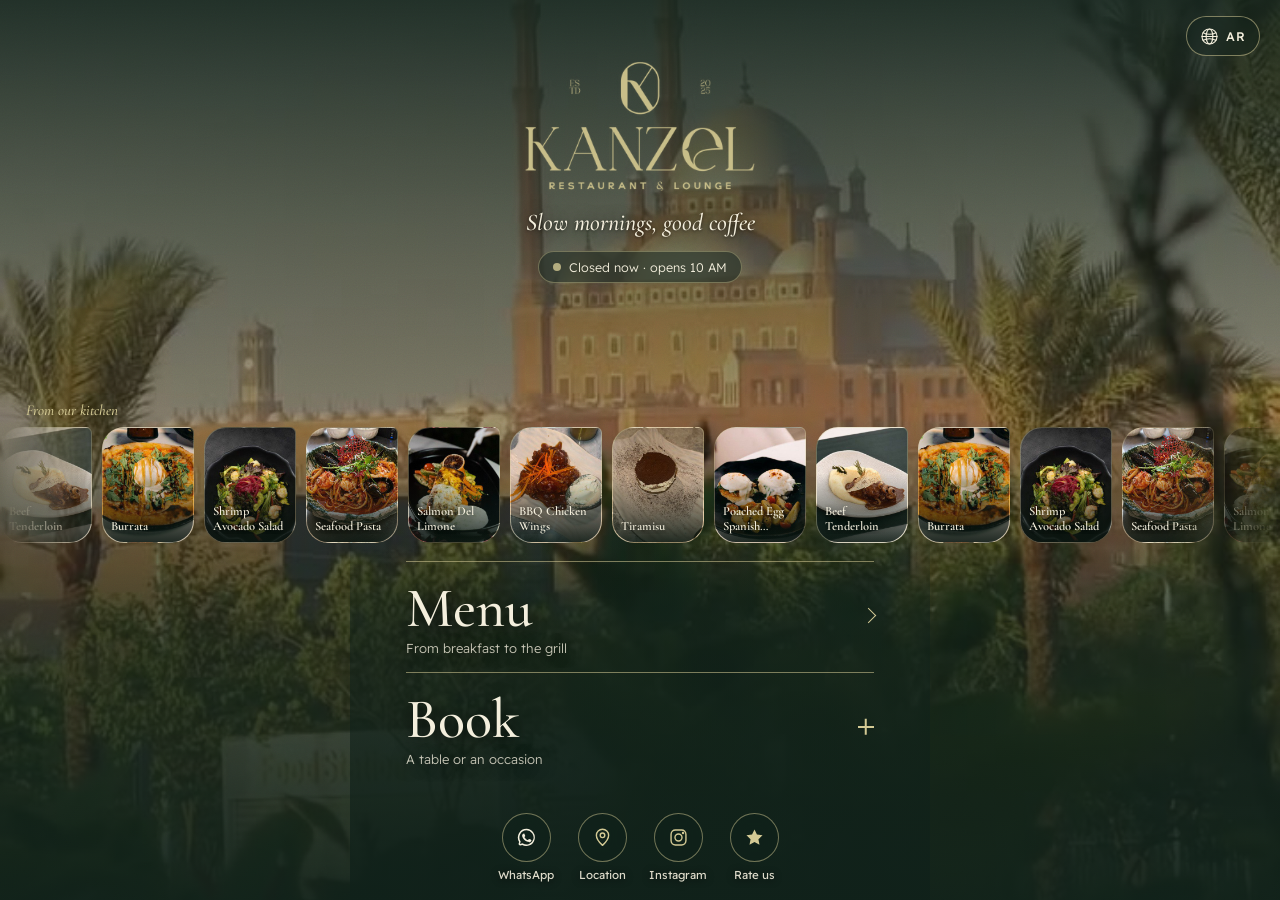
==== index.html @ 5b179c49 "Add files via upload" ====
<!DOCTYPE html>
<html lang="en" dir="ltr">
<head>
<meta charset="utf-8">
<meta name="viewport" content="width=device-width, initial-scale=1, viewport-fit=cover">
<link rel="manifest" href="manifest.json">
<meta name="theme-color" content="#10211a">
<link rel="icon" href="icon-192.png">
<link rel="apple-touch-icon" href="apple-touch-icon.png">
<meta name="mobile-web-app-capable" content="yes">
<meta name="apple-mobile-web-app-capable" content="yes">
<meta name="apple-mobile-web-app-status-bar-style" content="black-translucent">
<meta name="apple-mobile-web-app-title" content="Kanzel">
<title>Kanzel Restaurant &amp; Lounge</title>
<meta name="description" content="Menu &amp; table booking at Kanzel Restaurant &amp; Lounge. Where the night begins. المنيو وحجز الترابيزات في كنزل، المكان اللي بتبدأ فيه الليلة.">
<link rel="canonical" href="https://kanzel-eg.vercel.app/">
<meta property="og:type" content="website">
<meta property="og:site_name" content="Kanzel Restaurant &amp; Lounge">
<meta property="og:title" content="Kanzel Restaurant &amp; Lounge · كنزل">
<meta property="og:description" content="Menu &amp; table booking · المنيو وحجز الترابيزات. Where the night begins.">
<meta property="og:url" content="https://kanzel-eg.vercel.app/">
<meta property="og:image" content="https://kanzel-eg.vercel.app/og-image.jpg">
<meta property="og:image:secure_url" content="https://kanzel-eg.vercel.app/og-image.jpg">
<meta property="og:image:type" content="image/jpeg">
<meta property="og:image:width" content="1200">
<meta property="og:image:height" content="630">
<meta property="og:image:alt" content="Kanzel Restaurant &amp; Lounge, where the night begins">
<meta property="og:locale" content="en_US">
<meta property="og:locale:alternate" content="ar_EG">
<meta name="twitter:card" content="summary_large_image">
<meta name="twitter:title" content="Kanzel Restaurant &amp; Lounge · كنزل">
<meta name="twitter:description" content="Menu &amp; table booking · المنيو وحجز الترابيزات. Where the night begins.">
<meta name="twitter:image" content="https://kanzel-eg.vercel.app/og-image.jpg">
<link rel="preconnect" href="https://fonts.googleapis.com">
<link rel="preconnect" href="https://fonts.gstatic.com" crossorigin>
<link href="https://fonts.googleapis.com/css2?family=Cormorant+Garamond:ital,wght@0,500;0,600;1,500&family=Readex+Pro:wght@300;400;500&display=swap" rel="stylesheet">
<style>
:root{--forest:#10211a;--moss:#2f5233;--gold:#d3c994;--cream:#f4efdd;
 --serif:"Cormorant Garamond","Readex Pro",Georgia,serif;--sans:"Readex Pro",system-ui,sans-serif;
 box-sizing:border-box;padding-top:env(safe-area-inset-top,0px);padding-bottom:env(safe-area-inset-bottom,0px)}
html{height:100%;scroll-padding-top:env(safe-area-inset-top,0px)}
*,*::before,*::after{box-sizing:inherit}
body{margin:0;min-height:100%;background:var(--forest);color:var(--cream);font-family:var(--sans);font-weight:300;overflow-x:hidden;overflow-x:clip}
#homeView button{font:inherit;color:inherit;cursor:pointer}
button:focus-visible,.ig:focus-visible{outline:2px solid var(--gold);outline-offset:3px}
.scene{position:relative;min-height:calc(100vh - env(safe-area-inset-top,0px) - env(safe-area-inset-bottom,0px));min-height:calc(100dvh - env(safe-area-inset-top,0px) - env(safe-area-inset-bottom,0px));display:flex;flex-direction:column;overflow:hidden;isolation:isolate}
.bg{position:absolute;inset:0;width:100%;height:100%;object-fit:cover;z-index:-3}
.bgl{position:absolute;inset:0;z-index:-2;background-size:cover;background-position:center;opacity:0;transition:opacity .6s}
.veil{position:absolute;inset:0;z-index:-1;background:linear-gradient(180deg,rgba(16,33,26,.88),rgba(16,33,26,.55) 22%,rgba(16,33,26,.2) 42%,rgba(16,33,26,.6) 68%,rgba(16,33,26,.96))}
.top{display:flex;justify-content:flex-end;padding:16px 20px 0}
.lang{background:rgba(16,33,26,.35);backdrop-filter:blur(8px);-webkit-backdrop-filter:blur(8px);border:1px solid rgba(211,201,148,.55);color:var(--gold);border-radius:50%;width:40px;height:40px;padding:0;display:grid;place-items:center;transition:background .25s,transform .25s}
.lang svg{width:22px;height:22px;display:block}
.lang:hover{background:rgba(211,201,148,.18)}.lang:active{transform:scale(.94)}
.hero{text-align:center;padding:0 24px}
.hero img{width:min(40vw,200px);height:auto;display:block;margin:0 auto}
.tag{font:italic 500 clamp(19px,5vw,24px)/1.35 var(--serif);margin:8px 0 0;text-shadow:0 2px 18px rgba(0,0,0,.7),0 1px 3px rgba(0,0,0,.5)}
.sp{flex:1;min-height:3vh}
.rows{width:100%;max-width:520px;margin:0 auto;padding:0 26px 14px}
.w{display:block;font:500 clamp(42px,12vw,56px)/1.15 var(--serif)}
.s{display:block;font-size:13px;color:rgba(244,239,221,.8)}
.row{display:grid;grid-template-columns:1fr auto;align-items:center;width:100%;padding:14px 0 16px;border:0;border-top:1px solid rgba(211,201,148,.55);background:none;text-align:start}
.row .ic{grid-row:1/3;grid-column:2}
.go{display:block;width:11px;height:11px;border:solid var(--gold);border-width:1.5px 1.5px 0 0;transform:rotate(45deg)}
[dir=rtl] .go{transform:rotate(-135deg)}
.pl{position:relative;display:block;width:16px;height:16px}
.pl::before,.pl::after{content:"";position:absolute;background:var(--gold);inset:7px 0 auto;height:1.5px;transition:transform .3s}
.pl::after{transform:rotate(90deg)}.open .pl::after{transform:none}
.sub{display:grid;grid-template-rows:0fr;transition:grid-template-rows .4s}.sub>div{overflow:hidden}.open+.sub{grid-template-rows:1fr}
.o{display:flex;align-items:center;gap:14px;width:100%;padding:10px 0;border:0;border-top:1px solid rgba(211,201,148,.25);background:none;text-align:start}
.o b{display:block;font:500 16px var(--sans)}
.o .s{font-size:12.5px}
.th{flex:none;width:44px;height:58px;border-radius:99px 99px 6px 6px;background-size:cover;background-position:center}
.foot{display:flex;justify-content:center;gap:14px;padding:8px 14px 18px}.fl{display:contents}.fl:empty{display:none}
.fl .pill{position:relative;width:50px;height:50px;padding:0;justify-content:center;border-radius:50%}
.pill span{position:absolute;width:1px;height:1px;overflow:hidden;clip:rect(0 0 0 0);white-space:nowrap}
.fl .pill svg{width:22px;height:22px}.pill{display:inline-flex;align-items:center;gap:7px;padding:9px 13px;border-radius:99px;border:1px solid rgba(211,201,148,.45);background:rgba(16,33,26,.5);-webkit-backdrop-filter:blur(8px);backdrop-filter:blur(8px);color:var(--gold);text-decoration:none;font-size:12.5px;line-height:1;transition:background .2s,transform .2s}.pill:hover{background:rgba(211,201,148,.18)}.pill:active{transform:scale(.96)}.pill:focus-visible{outline:2px solid var(--gold);outline-offset:3px}.pill svg{width:16px;height:16px;flex:none}
.ig{color:var(--gold);text-decoration:none;border-bottom:1px solid rgba(211,201,148,.5)}
/* live status, featured strip, motion */
.lg{position:relative;display:inline-block}
.lg::after{content:"";position:absolute;inset:0;pointer-events:none;background:linear-gradient(105deg,transparent 38%,rgba(255,246,200,.95) 50%,transparent 62%) 150% 0/250% 100% no-repeat;-webkit-mask:url(logo.png) center/contain no-repeat;mask:url(logo.png) center/contain no-repeat;animation:shine 2.2s 1.3s ease-out both}
@keyframes shine{to{background-position:-60% 0}}
.st{display:inline-flex;align-items:center;gap:8px;margin:12px 0 0;padding:7px 14px;border-radius:99px;border:1px solid rgba(211,201,148,.4);background:rgba(16,33,26,.5);-webkit-backdrop-filter:blur(8px);backdrop-filter:blur(8px);font-size:12.5px;color:var(--cream)}
.st[hidden]{display:none}
.st i{width:8px;height:8px;border-radius:50%;background:#8fd19e;box-shadow:0 0 0 0 rgba(143,209,158,.6);animation:pulse 2s infinite}
.st.off i{background:#d3c994;animation:none;opacity:.8}
@keyframes pulse{70%{box-shadow:0 0 0 8px rgba(143,209,158,0)}100%{box-shadow:0 0 0 0 rgba(143,209,158,0)}}
.pick{margin:0 0 18px;min-height:0}
.pick .pl2{margin:0 26px 8px;font:italic 500 15px var(--serif);color:var(--gold)}
[dir=rtl] .pick .pl2{font-style:normal}
.mq{overflow:hidden;direction:ltr;-webkit-mask-image:linear-gradient(90deg,transparent,#000 9%,#000 91%,transparent);mask-image:linear-gradient(90deg,transparent,#000 9%,#000 91%,transparent)}
.mt{display:flex;width:max-content;animation:mq 60s linear infinite}
.mq:hover .mt,.mq:active .mt{animation-play-state:paused}
.mg{display:flex;gap:10px;padding-right:10px}
@keyframes mq{to{transform:translateX(-50%)}}
.pc{flex:none;position:relative;width:92px;height:116px;border:1px solid rgba(211,201,148,.35);border-radius:22px 6px 22px 22px;overflow:hidden;background-size:cover;background-position:center;background-color:#2a4a2f;padding:0;color:var(--cream);text-align:start;direction:ltr}
.pc::after{content:"";position:absolute;inset:0;background:linear-gradient(180deg,transparent 40%,rgba(10,22,16,.88))}
.pc b{position:absolute;z-index:1;inset:auto 8px 8px;font:600 12.5px/1.2 var(--serif);display:-webkit-box;-webkit-line-clamp:2;-webkit-box-orient:vertical;overflow:hidden;text-shadow:0 1px 6px rgba(0,0,0,.6)}
.pc b[dir=rtl]{font-family:var(--sans);font-weight:500;font-size:12px;text-align:right}
.scene[data-p="home-day"] .veil,.scene[data-p="home-morning"] .veil{background:linear-gradient(180deg,rgba(16,33,26,.9),rgba(16,33,26,.62) 24%,rgba(16,33,26,.4) 46%,rgba(16,33,26,.74) 68%,rgba(16,33,26,.96))}
.grain{position:absolute;inset:-50%;z-index:-1;pointer-events:none;opacity:.08;mix-blend-mode:overlay;background-image:url("data:image/svg+xml,%3Csvg xmlns='http://www.w3.org/2000/svg' width='160' height='160'%3E%3Cfilter id='n'%3E%3CfeTurbulence type='fractalNoise' baseFrequency='.9' numOctaves='2' stitchTiles='stitch'/%3E%3C/filter%3E%3Crect width='100%25' height='100%25' filter='url(%23n)'/%3E%3C/svg%3E");animation:gr .9s steps(5) infinite}
@keyframes gr{20%{transform:translate(-3%,2%)}40%{transform:translate(2%,-3%)}60%{transform:translate(-2%,-1%)}80%{transform:translate(3%,3%)}}
@keyframes rise{from{opacity:0;transform:translateY(16px)}}
.hero .lg,.tag,.st,.pick,.row,.foot .pill{animation:rise .8s cubic-bezier(.2,.7,.2,1) backwards}
.tag{animation-delay:.12s}.st{animation-delay:.22s}.pick{animation-delay:.34s}.row:nth-of-type(1){animation-delay:.46s}.row:nth-of-type(2){animation-delay:.54s}.foot .pill{animation-delay:.66s}
@media(max-height:700px){.pc{height:92px}.pick .pl2{display:none}}
@media(prefers-reduced-motion:reduce){.lg::after,.grain,.mt,.st i,.hero .lg,.tag,.st,.pick,.row,.foot .pill{animation:none!important}.mq{overflow-x:auto;scrollbar-width:none}}
.toast{position:fixed;left:50%;bottom:calc(22px + env(safe-area-inset-bottom,0px));transform:translate(-50%,30px);opacity:0;pointer-events:none;background:var(--cream);color:var(--forest);padding:12px 20px;border-radius:12px;font-size:14px;max-width:88vw;text-align:center;transition:.3s;z-index:9}
.toast.on{opacity:1;transform:translate(-50%,0)}
@media(min-width:820px){.hero img{width:240px}.rows{padding-bottom:22px}}

.wsheet{position:fixed;inset:0;z-index:60;display:flex;align-items:flex-end;justify-content:center}.wsheet[hidden]{display:none}
.wbd{position:absolute;inset:0;background:rgba(0,0,0,.6);animation:wf .25s both}
.wpn{position:relative;width:100%;max-width:520px;padding:22px 20px calc(20px + env(safe-area-inset-bottom,0px));background:#162b21;border-top:1px solid rgba(211,201,148,.5);border-radius:28px 28px 0 0;display:grid;gap:10px;animation:wu .35s cubic-bezier(.2,.7,.2,1) both}
.wpn h3{font:600 26px var(--serif);color:var(--cream)}.wpn p{font-size:14px;opacity:.9;margin-bottom:4px}
.wnum{display:flex;align-items:center;justify-content:center;gap:10px;padding:16px;border-radius:99px;border:1px solid var(--gold);color:var(--gold);font:500 18px var(--sans);letter-spacing:.5px;text-decoration:none}
.wnum svg{width:22px;height:22px}.wnum:active{background:rgba(211,201,148,.16)}
.wx{padding:12px;color:var(--cream);opacity:.88;font:400 14px var(--sans);background:none;border:0}
@keyframes wf{from{opacity:0}}@keyframes wu{from{transform:translateY(100%)}}
@media(prefers-reduced-motion:reduce){.wbd,.wpn{animation:none}}
@media(prefers-reduced-motion:reduce){*,*::before,*::after{transition:none!important}}

#menuView{display:none;--top:0px}
#menuView *,#menuView *::before,#menuView *::after{box-sizing:border-box;margin:0;padding:0;-webkit-tap-highlight-color:transparent}
#menuView{background:var(--forest);min-height:100dvh}
#menuView button,#menuView a{font:inherit;color:inherit;cursor:pointer;text-decoration:none}
#menuView button{background:none;border:0}
#menuView .wrap{max-width:600px;margin:0 auto}
#menuView .bar{display:flex;align-items:center;justify-content:space-between;padding:16px 20px 0}
#menuView .rnd{width:40px;height:40px;border-radius:50%;border:1px solid rgba(211,201,148,.55);color:var(--gold);display:grid;place-items:center;background:rgba(16,33,26,.35);backdrop-filter:blur(8px);-webkit-backdrop-filter:blur(8px);font:500 13px var(--sans);transition:background .25s,transform .25s}
#menuView .rnd:hover{background:rgba(211,201,148,.18)}#menuView .rnd:active{transform:scale(.94)}
#menuView #mlang svg{width:22px;height:22px;display:block}
#menuView .rnd svg{width:18px;height:18px}
#menuView [dir=rtl] .back svg,[dir=rtl] #menuView .back svg{transform:scaleX(-1)}
#menuView .bar img{height:44px;width:auto}
#menuView .mh{padding:8px 20px 4px}
#menuView .mh h1{font:600 30px/1.05 var(--serif)}
#menuView .mh p{font-size:13px;opacity:.9;margin-top:4px}
#menuView nav button{flex:none;height:60px;border-radius:16px;padding:6px 4px;display:flex;flex-direction:column;align-items:center;justify-content:center;gap:5px;position:relative;overflow:hidden;border:1px solid rgba(211,201,148,.3);background:#ffffff0a;color:var(--cream);transition:height .25s,background .2s,border-color .2s}
#menuView nav button b{font:500 12.5px/1.1 var(--sans);white-space:nowrap}
#menuView .card{display:grid;grid-template-columns:78px 1fr;gap:12px;padding:10px 12px;margin-bottom:8px;background:#ffffff0a;border-radius:18px}
#menuView .card.np{grid-template-columns:1fr;padding:12px 14px}
#menuView .card.np>div{display:grid;grid-template-columns:1fr auto;column-gap:14px;align-items:baseline}
#menuView .card.np p{grid-column:1/-1;grid-row:2}
#menuView .card.np .pr{grid-row:1;grid-column:2;margin:0}
#menuView .ph{position:relative;overflow:hidden;height:78px;border-radius:14px;border:1px solid #d3c99440;background:var(--ph,#2a4a2f)}
#menuView .card h3{font:600 17px/1.25 var(--serif)}
#menuView .card p{font:400 13px/1.5 var(--sans);color:#e6e0cb;opacity:1;margin:3px 0 0}
#menuView .card p:empty{display:none}
#menuView .card .pr{display:block;margin-top:6px;padding:0;border:0;background:none;font:700 16px/1.2 var(--sans);color:#e8d98a;white-space:nowrap}
#menuView .card .pr small{font:500 12px var(--sans);opacity:.9;margin-inline-start:3px}
#menuView nav{position:sticky;top:env(safe-area-inset-top,0px);z-index:5;display:grid;grid-auto-flow:column;grid-auto-columns:1fr;gap:8px;overflow:visible;padding:10px 16px;background:#10211af5;backdrop-filter:blur(8px);-webkit-backdrop-filter:blur(8px);scrollbar-width:none}
#menuView nav button.on{border-color:var(--gold);background:rgba(211,201,148,.16);box-shadow:inset 0 0 0 1px var(--gold)}
#menuView section{padding:8px 16px 0;scroll-margin-top:84px}
#menuView h2{position:sticky;top:calc(env(safe-area-inset-top,0px) + var(--stkh,128px));z-index:4;margin:0;padding:5px 0;background:var(--forest);font:inherit}
#menuView .acch{position:relative;overflow:hidden;isolation:isolate;display:flex;align-items:center;gap:12px;width:100%;height:64px;padding:0 14px;text-align:start;border:1px solid rgba(211,201,148,.32);border-radius:16px;background:#1b3a2a;transition:height .28s ease}
#menuView .acch .nm{flex:1;font:italic 600 24px/1.15 var(--serif);color:var(--gold);text-shadow:0 1px 8px rgba(0,0,0,.65)}
#menuView .acch small{font-size:13px;opacity:.88}
#menuView .acch .chev{flex:none;width:10px;height:10px;margin-inline:4px;border:solid var(--gold);border-width:0 1.5px 1.5px 0;transform:rotate(45deg) translate(-2px,-2px);transition:transform .3s}
#menuView section.open .chev{transform:rotate(-135deg) translate(-2px,-2px)}
#menuView .items{padding-top:12px}
#menuView section:not(.open) .items{display:none}
#menuView section.open .items{animation:fade .35s both}
#menuView .totop{position:fixed;inset-inline-end:16px;bottom:calc(20px + env(safe-area-inset-bottom,0px));z-index:6;width:48px;height:48px;border-radius:50%;border:1px solid var(--gold);background:#10211af2;color:var(--gold);display:grid;place-items:center;opacity:0;transform:translateY(12px);pointer-events:none;transition:opacity .25s,transform .25s;box-shadow:0 6px 20px rgba(0,0,0,.4)}
#menuView .totop.on{opacity:1;transform:none;pointer-events:auto}
#menuView .totop svg{width:20px;height:20px}
[dir=rtl] #menuView .acch .nm,[dir=rtl] #menuView nav button b{font-style:normal}
#menuView .tax{font-size:13px;opacity:.85;text-align:center;padding:28px 20px calc(60px + env(safe-area-inset-bottom,0px))}
body.is-menu #homeView{display:none}
body.is-menu #menuView{display:block}
body::before{content:"";position:fixed;inset:0 0 auto;height:env(safe-area-inset-top,0px);background:var(--forest);z-index:10}
html{scroll-behavior:auto}
:root{color-scheme:dark}
#homeView{transition:transform .8s cubic-bezier(.7,0,.2,1),opacity .8s}
body.leaving #homeView{transform:scale(.93);opacity:.45}
#menuView.reveal{display:block;position:fixed;inset:env(safe-area-inset-top,0px) 0 env(safe-area-inset-bottom,0px);z-index:20;overflow:hidden;clip-path:circle(0 at var(--x) var(--y));animation:rev .8s cubic-bezier(.7,0,.2,1) forwards}
@keyframes rev{to{clip-path:circle(150vmax at var(--x) var(--y))}}
@keyframes up{from{opacity:0;transform:translateY(30px)}to{opacity:1;transform:none}}
#menuView.anim .bar{animation:fade .5s .25s ease both}
#menuView.anim .bar>*{animation:pop .65s .35s cubic-bezier(.3,1.4,.5,1) both}
#menuView.anim .bar>:nth-child(2){animation-delay:.43s}
#menuView.anim .bar>:nth-child(3){animation-delay:.51s}
#menuView.anim .mh{animation:up .6s .4s cubic-bezier(.2,.7,.2,1) both}
#menuView.anim nav{animation:fade .5s .5s ease both}
#menuView.anim nav button{animation:chip .55s calc(.55s + var(--c,0)*.05s) cubic-bezier(.2,.7,.2,1) both}
#menuView .mh h1::after{content:"";display:block;height:1.5px;width:56px;background:var(--gold);margin-top:10px;transform-origin:left}
[dir=rtl] #menuView .mh h1::after{transform-origin:right}
#menuView.anim .mh h1::after{animation:line .9s .75s cubic-bezier(.2,.7,.2,1) both}
#menuView.anim #mlist section:first-child h2{animation:up .6s .6s cubic-bezier(.2,.7,.2,1) both}
@keyframes mout{to{opacity:0;transform:translateY(46px) scale(.96)}}
#menuView.out{animation:mout .33s ease forwards}
@keyframes hin{from{opacity:0;transform:scale(.96)}to{opacity:1;transform:none}}
#homeView.homein{animation:hin .6s cubic-bezier(.2,.7,.2,1) both}
@keyframes fade{from{opacity:0}to{opacity:1}}
@keyframes pop{from{opacity:0;transform:scale(.5)}to{opacity:1;transform:none}}
@keyframes chip{from{opacity:0;transform:translateX(calc(34px*var(--dx,1))) scale(.9)}to{opacity:1;transform:none}}
@keyframes line{from{transform:scaleX(0)}to{transform:scaleX(1)}}
@keyframes spin{to{transform:rotate(360deg)}}
[dir=rtl] #menuView{--dx:-1}
.spin{animation:spin .8s cubic-bezier(.5,0,.2,1)}
#homeView .hero,#homeView .rows,#menuView .mh,#menuView #mlist,#menuView nav{transition:transform .5s cubic-bezier(.2,.7,.2,1),opacity .3s}
body.lswap #homeView .hero,body.lswap #homeView .rows,body.lswap #menuView .mh,body.lswap #menuView #mlist,body.lswap #menuView nav{opacity:0;transform:translateY(10px)}
body.leaving #homeView .hero{transform:translateY(-28px);opacity:0}
body.leaving #homeView .rows{transform:translateY(28px);opacity:0}
#ring{position:fixed;width:0;height:0;border-radius:50%;border:1.5px solid var(--gold);transform:translate(-50%,-50%);z-index:30;pointer-events:none;animation:ringgo .8s cubic-bezier(.7,0,.2,1) forwards}
@keyframes ringgo{0%{width:0;height:0;opacity:1}75%{opacity:1}100%{width:300vmax;height:300vmax;opacity:0}}
@media(prefers-reduced-motion:reduce){#menuView *,#homeView,.spin,#ring{animation:none!important}}
.emptyM{padding:48px 24px;text-align:center;color:var(--cream)}

/* v30 menu: 4 tabs, banner headers, icons, pinned title, photo grid, soft image load */
#menuView nav button .ti{display:block;line-height:0}
#menuView.min nav button{height:42px;flex-direction:row;gap:7px}
#menuView section{scroll-margin-top:calc(env(safe-area-inset-top,0px) + var(--stkh,128px))!important}
#menuView section.gh{display:none}
body.searching #menuView section.gh{display:block}
#menuView section.open .acch{height:52px}
#menuView .bn{position:absolute;inset:0;z-index:-2;background:var(--ph,#2a4a2f)}
#menuView .bn img{position:absolute;inset:0;width:100%;height:100%;object-fit:cover;opacity:0;filter:blur(12px);transform:scale(1.1);transition:opacity .6s,filter .7s,transform .7s}
#menuView .bn img.ok{opacity:.65;filter:none;transform:none}
#menuView .bn::after{content:"";position:absolute;inset:0;background:linear-gradient(90deg,rgba(16,33,26,.95) 10%,rgba(16,33,26,.55) 70%,rgba(16,33,26,.28))}
[dir=rtl] #menuView .bn::after{background:linear-gradient(270deg,rgba(16,33,26,.95) 10%,rgba(16,33,26,.55) 70%,rgba(16,33,26,.28))}
#menuView .ph img{position:absolute;inset:0;width:100%;height:100%;object-fit:cover;opacity:0;filter:blur(10px);transform:scale(1.08);transition:opacity .5s,filter .6s,transform .6s}
#menuView .ph img.ok{opacity:1;filter:none;transform:none}
#menuView .items.g{padding-top:12px}
#menuView section.open .items.g,body.searching #menuView .items.g{display:grid!important;grid-template-columns:1fr 1fr;gap:10px}
#menuView .items.g .card{margin:0}
#menuView .items.g .card.np{grid-column:1/-1}
#menuView .card.gc{display:block;padding:0;overflow:hidden}
#menuView .gc .ph{height:auto;aspect-ratio:1/1;border:0;border-radius:0}
#menuView .gc>div:last-child{padding:10px 12px 12px}
#menuView .gc h3{font-size:15.5px}
#menuView .gc p{font-size:12px;line-height:1.45}
#menuView .card.rv{opacity:0;transform:translateY(14px);transition:opacity .5s ease,transform .55s cubic-bezier(.2,.7,.2,1);transition-delay:calc(var(--i,0)*60ms)}
#menuView.anim .card.rv{transition-delay:calc(.6s + var(--i,0)*70ms)}
#menuView .card.rv.in,body.searching #menuView .card.rv{opacity:1;transform:none}
@media(prefers-reduced-motion:reduce){#menuView .card.rv{opacity:1;transform:none;transition:none}#menuView .ph img,#menuView .bn img{transition:none;filter:none;transform:none}}

/* v31 icons + motion */
#menuView .ci{flex:none;width:40px;height:40px;border-radius:50%;display:grid;place-items:center;color:var(--gold);border:1px solid rgba(211,201,148,.55);background:rgba(16,33,26,.55);-webkit-backdrop-filter:blur(6px);backdrop-filter:blur(6px);transition:width .28s,height .28s,background .3s,color .3s,border-color .3s}
#menuView .ci svg{width:23px;height:23px;display:block;overflow:visible;transition:transform .35s}
#menuView section.open .ci{width:34px;height:34px;background:var(--gold);color:var(--forest);border-color:var(--gold);animation:kzpop .55s cubic-bezier(.3,1.5,.5,1)}
#menuView section.open .ci svg{width:20px;height:20px}
#menuView .acch{box-shadow:0 8px 20px -12px rgba(0,0,0,.7);transition:height .28s ease,transform .15s}
#menuView .acch:active{transform:scale(.985)}
#menuView .acch small{padding:2px 9px;border-radius:99px;background:rgba(16,33,26,.6);border:1px solid rgba(211,201,148,.35);font:500 12px var(--sans)}
#menuView section.open .bn img.ok{animation:kzk 10s ease-out both}
#menuView nav button .ti svg{width:24px;height:24px;overflow:visible;color:var(--gold);transition:color .2s}
#menuView.min nav button .ti svg{width:18px;height:18px}
#menuView nav button.on{box-shadow:inset 0 0 0 1px var(--gold),0 6px 18px -8px rgba(211,201,148,.55)}
#menuView nav button.on .ti{animation:kzpop .5s cubic-bezier(.3,1.5,.5,1)}
#menuView nav button:active{transform:scale(.96)}
#menuView svg .an{transform-box:fill-box;transform-origin:50% 50%;animation-duration:2.4s;animation-iteration-count:infinite;animation-timing-function:ease-in-out;animation-play-state:paused}
#menuView section.open .ci svg .an,#menuView nav button.on svg .an,#menuView .acch:hover svg .an{animation-play-state:running}
#menuView svg .s{animation-name:kzs}#menuView svg .f{animation-name:kzf;animation-duration:1.1s;animation-direction:alternate;transform-origin:50% 100%}
#menuView svg .r{animation-name:kzr;animation-duration:1.8s}#menuView svg .tw{animation-name:kztw;animation-duration:1.6s}
#menuView svg .sp{animation-name:kzsp2;animation-duration:12s;animation-timing-function:linear}
#menuView svg .b{animation-name:kzb;animation-duration:2s}#menuView svg .lid{animation-name:kzl;animation-duration:1.6s;animation-direction:alternate}
#menuView svg .wv{animation-name:kzw;animation-duration:1.4s;animation-direction:alternate}#menuView svg .cu{animation-name:kzc;animation-duration:1.8s;animation-direction:alternate}
@keyframes kzs{0%{transform:translateY(1px);opacity:.2}50%{opacity:1}100%{transform:translateY(-2px);opacity:.1}}
@keyframes kzf{from{transform:scale(1,1)}to{transform:scale(.94,1.1)}}
@keyframes kzr{0%,100%{opacity:.35}50%{opacity:1}}
@keyframes kztw{0%,100%{transform:scale(.7);opacity:.6}50%{transform:scale(1.15);opacity:1}}
@keyframes kzsp2{to{transform:rotate(360deg)}}
@keyframes kzb{0%{transform:translateY(1.5px);opacity:.3}60%{opacity:1}100%{transform:translateY(-2px);opacity:0}}
@keyframes kzl{from{transform:translateY(0)}to{transform:translateY(-2px)}}
@keyframes kzw{from{transform:translateX(-1.2px)}to{transform:translateX(1.2px)}}
@keyframes kzc{from{transform:translateY(0) rotate(-6deg)}to{transform:translateY(-1.5px) rotate(8deg)}}
@keyframes kzpop{0%{transform:scale(.6) rotate(-14deg)}100%{transform:none}}
@keyframes kzk{from{transform:scale(1.14)}to{transform:scale(1)}}
@media(prefers-reduced-motion:reduce){#menuView svg .an,#menuView section.open .bn img.ok,#menuView section.open .ci,#menuView nav button.on .ti{animation:none!important}}

/* v32 Book panel: keep the video, soft photo, make room, readable text */
.pick{max-height:200px;transition:max-height .45s cubic-bezier(.2,.7,.2,1),opacity .3s,margin .45s}
.hero img{transition:width .45s cubic-bezier(.2,.7,.2,1)}
.scene.bko .pick{max-height:0;opacity:0;margin:0;overflow:hidden;pointer-events:none}
.scene.bko .hero img{width:min(26vw,120px)}
.scene.bko .veil{background:linear-gradient(180deg,rgba(16,33,26,.9),rgba(16,33,26,.7) 25%,rgba(16,33,26,.72) 55%,rgba(16,33,26,.96))}
.scene.bko .row .w,.scene.bko .row .s,.scene.bko .o b,.scene.bko .o .s{text-shadow:0 2px 14px rgba(0,0,0,.85)}
.bgl{transition:opacity .5s}
@media(prefers-reduced-motion:reduce){.pick,.hero img{transition:none}}

/* v33: language pill, labelled footer buttons, readable rows */
.lang{width:auto!important;min-width:40px;padding:0 13px!important;border-radius:99px!important;display:inline-flex!important;align-items:center;gap:7px}
.lang .lt{font:500 12.5px/1 var(--sans);letter-spacing:.08em}
.lang svg{width:19px!important;height:19px!important}
.foot{gap:6px;align-items:flex-start}
.fl .pill{width:auto;height:auto;min-width:70px;border:0;background:none;-webkit-backdrop-filter:none;backdrop-filter:none;flex-direction:column;gap:7px;padding:0;border-radius:0;align-items:center}
.fl .pill svg{box-sizing:content-box;width:21px;height:21px;padding:13px;border-radius:50%;border:1px solid rgba(211,201,148,.5);background:rgba(16,33,26,.55);-webkit-backdrop-filter:blur(8px);backdrop-filter:blur(8px);transition:background .2s,transform .2s}
.fl .pill:hover svg{background:rgba(211,201,148,.2)}.fl .pill:active svg{transform:scale(.93)}
.fl .pill span{position:static;width:auto;height:auto;overflow:visible;clip:auto;font:400 11.5px/1.1 var(--sans);color:var(--cream);opacity:.9;text-shadow:0 1px 8px rgba(0,0,0,.8)}
.rows{position:relative;isolation:isolate}
.rows::before{content:"";position:absolute;left:-30px;right:-30px;top:-34px;bottom:-120px;z-index:-1;pointer-events:none;background:linear-gradient(180deg,rgba(16,33,26,0),rgba(16,33,26,.5) 22%,rgba(16,33,26,.7) 70%,rgba(16,33,26,.9))}
.row .w,.row .s{text-shadow:0 2px 16px rgba(0,0,0,.75)}
</style>
</head>
<body>
<div id="homeView"><main class="scene">
  <video class="bg" muted loop playsinline preload="auto" poster="poster.jpg"></video>
  <i class="bgl" style="background-image:url(bg-1.jpg)"></i>
  <i class="bgl" style="background-image:url(bg-2.jpg)"></i>
  <i class="bgl" style="background-image:url(bg-3.jpg)"></i>
  <i class="veil"></i><i class="grain" aria-hidden="true"></i>
  <div class="top"><button class="lang" id="lang" aria-label="Language"><svg viewBox="0 0 24 24" fill="none" stroke="currentColor" stroke-width="1.4" stroke-linecap="round" stroke-linejoin="round" aria-hidden="true"><circle cx="12" cy="12" r="9.5"/><ellipse cx="12" cy="12" rx="4.2" ry="9.5"/><path d="M2.5 12h19M4 7.2c2.2 1.3 4.9 2 8 2s5.8-.7 8-2M4 16.8c2.2-1.3 4.9-2 8-2s5.8.7 8 2"/></svg><span class="lt" dir="ltr">AR</span></button></div>
  <header class="hero">
    <span class="lg"><img src="logo.png" alt="Kanzel Restaurant & Lounge"></span>
    <p class="tag" id="tagL"></p>
    <p class="st" id="stL" hidden><i></i><span></span></p>
  </header>
  <div class="sp"></div>
  <section class="pick" id="pick" aria-labelledby="pickL" hidden><p class="pl2" id="pickL"></p><div class="mq"><div class="mt" id="pickT"></div></div></section>
  <nav class="rows" aria-label="Main">
    <button class="row" id="mn" data-go="menu"><b class="w" data-t="menu"></b><span class="s" data-t="menuS"></span><span class="ic"><i class="go"></i></span></button>
    <button class="row" id="bk" aria-expanded="false" aria-controls="sb"><b class="w" data-t="book"></b><span class="s" data-t="bookS"></span><span class="ic"><i class="pl"></i></span></button>
    <div class="sub" id="sb"><div>
      <button class="o" data-go="booking-regular" data-l="1"><i class="th" style="background-image:url(bg-2.jpg)"></i><span><b data-t="regT"></b><span class="s" data-t="regS"></span></span></button>
      <button class="o" data-go="booking-event" data-l="2"><i class="th" style="background-image:url(bg-3.jpg)"></i><span><b data-t="evT"></b><span class="s" data-t="evS"></span></span></button>
    </div></div>
  </nav>
  <footer class="foot"><div class="fl"><button type="button" class="pill" id="waBtn" aria-haspopup="dialog"><svg viewBox='0 0 24 24' fill='currentColor' aria-hidden='true'><path d='M12.04 2a9.9 9.9 0 00-8.43 15.1L2 22l5.05-1.32A9.9 9.9 0 1012.04 2zm0 1.8a8.1 8.1 0 11-4.2 15.03l-.3-.18-3 .78.8-2.92-.2-.31A8.1 8.1 0 0112.04 3.8zM8.6 7.6c-.17 0-.45.06-.69.32-.24.26-.9.88-.9 2.15s.93 2.5 1.06 2.67c.13.17 1.8 2.86 4.45 3.9 2.2.87 2.65.7 3.13.65.48-.04 1.54-.63 1.76-1.24.22-.6.22-1.13.15-1.24-.06-.11-.24-.17-.5-.3-.26-.13-1.54-.76-1.78-.85-.24-.09-.41-.13-.59.13-.17.26-.67.85-.82 1.02-.15.18-.3.2-.56.07-.26-.13-1.1-.4-2.1-1.3-.77-.69-1.3-1.55-1.45-1.8-.15-.26-.02-.4.11-.53.12-.12.26-.3.39-.45.13-.15.17-.26.26-.43.09-.18.04-.33-.02-.46-.07-.13-.59-1.43-.81-1.95-.21-.5-.43-.44-.59-.45z'/></svg><span data-t="waS"></span></button></div><div class="fl"><a class="pill" href="https://maps.app.goo.gl/UGToXwwGqcBob4sA6" target="_blank" rel="noopener"><svg viewBox='0 0 24 24' fill='none' stroke='currentColor' stroke-width='1.6' stroke-linecap='round' stroke-linejoin='round' aria-hidden='true'><path d='M12 21s-7-6.2-7-11.5A7 7 0 0119 9.5C19 14.8 12 21 12 21z'/><circle cx='12' cy='9.5' r='2.6'/></svg><span data-t="loc"></span></a><a class="pill" href="https://www.instagram.com/kanzel.lounge" target="_blank" rel="noopener"><svg viewBox='0 0 24 24' fill='none' stroke='currentColor' stroke-width='1.6' stroke-linecap='round' stroke-linejoin='round' aria-hidden='true'><rect x='3.5' y='3.5' width='17' height='17' rx='5'/><circle cx='12' cy='12' r='4'/><circle cx='17.2' cy='6.8' r='.6' fill='currentColor'/></svg><span data-t="igS"></span></a><a class="pill" href="https://maps.app.goo.gl/UGToXwwGqcBob4sA6" target="_blank" rel="noopener"><svg viewBox='0 0 24 24' fill='currentColor' aria-hidden='true'><path d='M12 2.8l2.8 5.9 6.4.8-4.7 4.4 1.2 6.4L12 17.2 6.3 20.3l1.2-6.4L2.8 9.5l6.4-.8z'/></svg><span data-t="rateS"></span></a></div><div class="fl"></div></footer>
</main>
<div class="wsheet" id="waSheet" role="dialog" aria-modal="true" aria-labelledby="waT" hidden><div class="wbd" data-x></div><div class="wpn"><h3 id="waT"></h3><p id="waP"></p>
 <a class="wnum" dir="ltr" href="https://wa.me/201040311118" target="_blank" rel="noopener"><svg viewBox='0 0 24 24' fill='currentColor' aria-hidden='true'><path d='M12.04 2a9.9 9.9 0 00-8.43 15.1L2 22l5.05-1.32A9.9 9.9 0 1012.04 2zm0 1.8a8.1 8.1 0 11-4.2 15.03l-.3-.18-3 .78.8-2.92-.2-.31A8.1 8.1 0 0112.04 3.8zM8.6 7.6c-.17 0-.45.06-.69.32-.24.26-.9.88-.9 2.15s.93 2.5 1.06 2.67c.13.17 1.8 2.86 4.45 3.9 2.2.87 2.65.7 3.13.65.48-.04 1.54-.63 1.76-1.24.22-.6.22-1.13.15-1.24-.06-.11-.24-.17-.5-.3-.26-.13-1.54-.76-1.78-.85-.24-.09-.41-.13-.59.13-.17.26-.67.85-.82 1.02-.15.18-.3.2-.56.07-.26-.13-1.1-.4-2.1-1.3-.77-.69-1.3-1.55-1.45-1.8-.15-.26-.02-.4.11-.53.12-.12.26-.3.39-.45.13-.15.17-.26.26-.43.09-.18.04-.33-.02-.46-.07-.13-.59-1.43-.81-1.95-.21-.5-.43-.44-.59-.45z'/></svg><span>010 4031 1118</span></a>
 <a class="wnum" dir="ltr" href="https://wa.me/201040311119" target="_blank" rel="noopener"><svg viewBox='0 0 24 24' fill='currentColor' aria-hidden='true'><path d='M12.04 2a9.9 9.9 0 00-8.43 15.1L2 22l5.05-1.32A9.9 9.9 0 1012.04 2zm0 1.8a8.1 8.1 0 11-4.2 15.03l-.3-.18-3 .78.8-2.92-.2-.31A8.1 8.1 0 0112.04 3.8zM8.6 7.6c-.17 0-.45.06-.69.32-.24.26-.9.88-.9 2.15s.93 2.5 1.06 2.67c.13.17 1.8 2.86 4.45 3.9 2.2.87 2.65.7 3.13.65.48-.04 1.54-.63 1.76-1.24.22-.6.22-1.13.15-1.24-.06-.11-.24-.17-.5-.3-.26-.13-1.54-.76-1.78-.85-.24-.09-.41-.13-.59.13-.17.26-.67.85-.82 1.02-.15.18-.3.2-.56.07-.26-.13-1.1-.4-2.1-1.3-.77-.69-1.3-1.55-1.45-1.8-.15-.26-.02-.4.11-.53.12-.12.26-.3.39-.45.13-.15.17-.26.26-.43.09-.18.04-.33-.02-.46-.07-.13-.59-1.43-.81-1.95-.21-.5-.43-.44-.59-.45z'/></svg><span>010 4031 1119</span></a>
 <button type="button" class="wx" data-x id="waX"></button></div></div>
<div class="toast" id="toast" role="status"></div></div>
<div id="menuView"><div class="wrap" id="app">
  <div class="bar">
    <a class="rnd back" id="mback" href="#" aria-label="Back"><svg viewBox="0 0 24 24" fill="none" stroke="currentColor" stroke-width="1.6" stroke-linecap="round" stroke-linejoin="round"><path d="M15 5l-7 7 7 7"/></svg></a>
    <img src="logo.png" alt="Kanzel Restaurant &amp; Lounge">
    <button class="rnd lang" id="mlang" aria-label="Language"><svg viewBox="0 0 24 24" fill="none" stroke="currentColor" stroke-width="1.4" stroke-linecap="round" stroke-linejoin="round" aria-hidden="true"><circle cx="12" cy="12" r="9.5"/><ellipse cx="12" cy="12" rx="4.2" ry="9.5"/><path d="M2.5 12h19M4 7.2c2.2 1.3 4.9 2 8 2s5.8-.7 8-2M4 16.8c2.2-1.3 4.9-2 8-2s5.8.7 8 2"/></svg><span class="lt" dir="ltr">AR</span></button>
  </div>
  <div class="mh"><h1 id="mh1"></h1><p id="msub"></p></div>
  <nav id="mnav" aria-label="Categories"></nav>
  <div id="mlist"></div>
  <p class="tax" id="mtax"></p>
</div><button type="button" class="totop" id="mtop"><svg viewBox="0 0 24 24" fill="none" stroke="currentColor" stroke-width="1.8" stroke-linecap="round" stroke-linejoin="round" aria-hidden="true"><path d="M5 15l7-7 7 7"/></svg></button></div>
<script src="menu.js"></script>
<script src="kz.js"></script>
<script src="dish.js"></script>
<script src="ph.js"></script>
<script>window.KZX=window.KZX||{hay:function(){return""},init:function(){},setLang:function(){},reapply:function(){},open:function(){},refresh:function(){},reset:function(){},close:function(){}}</script>
<script>
let lang=(()=>{try{return localStorage.getItem("kanzel-lang")==="ar"?"ar":"en"}catch(e){return "en"}})(),skipR=false,busy=false;
const view=()=>document.body.classList.contains("is-menu");
function route(){if(window.KZX)KZX.reset();const m=location.hash==="#menu";document.body.classList.toggle("is-menu",m);
 const v=document.querySelector("video.bg");if(v){if(m)v.pause();else{const p=v.play();if(p&&p.catch)p.catch(()=>{})}}
 if(m){if(skipR)skipR=false;else renderMenu()}else{grp=-1;openK=-1;applyHome();document.body.classList.remove("leaving");$("#menuView").classList.remove("out");const h=$("#homeView");h.classList.add("homein");setTimeout(()=>h.classList.remove("homein"),700)}scrollTo(0,0)}
function toggleLang(e){const b=e&&e.currentTarget,sv=b&&b.querySelector("svg");
 if(sv){sv.classList.remove("spin");void sv.getBoundingClientRect();sv.classList.add("spin")}
 if(toggleLang.t)return;
 document.body.classList.add("lswap");
 toggleLang.t=setTimeout(()=>{lang=lang==="ar"?"en":"ar";try{localStorage.setItem("kanzel-lang",lang)}catch(e){}view()?renderMenu():applyHome();
  requestAnimationFrame(()=>document.body.classList.remove("lswap"));toggleLang.t=0},220)}
addEventListener("hashchange",route);
/* ---------- HOME ---------- */
const HT={
 ar:{tag:"المكان اللي بتبدأ فيه الليلة",tagM:"صباح على مهلك وقهوة حلوة",tagD:"غدا على راحتك",stO:"مفتوح دلوقتي · لحد 3 الفجر",stC:"مقفول دلوقتي · بنفتح 10 الصبح",pick:"من مطبخنا",menu:"المنيو",menuS:"من الفطار للجريل",book:"احجز",bookS:"ترابيزة أو مناسبة",
  regT:"ترابيزة عادية",regS:"عشاء أو قعدة مع الأصحاب",evT:"مناسبة",evS:"عيد ميلاد، خطوبة، أو تجمّع خاص",wa:"كلمنا على واتساب",waS:"واتساب",rateS:"قيّمنا",igS:"إنستجرام",waT:"اختار رقم واتساب",waP:"الرقمين شغالين، اختار اللي يريحك.",close:"إغلاق",loc:"الموقع",rate:"قيّمنا على جوجل",soon:"الصفحة دي هنبنيها في الخطوة الجاية",btn:"EN"},
 en:{tag:"Where the night begins",tagM:"Slow mornings, good coffee",tagD:"A long lunch, no rush",stO:"Open now · until 3 AM",stC:"Closed now · opens 10 AM",pick:"From our kitchen",menu:"Menu",menuS:"From breakfast to the grill",book:"Book",bookS:"A table or an occasion",
  regT:"Regular table",regS:"Dinner or a night out with friends",evT:"Occasion",evS:"Birthdays, engagements, private gatherings",wa:"Chat on WhatsApp",waS:"WhatsApp",rateS:"Rate us",igS:"Instagram",waT:"Choose a WhatsApp number",waP:"Both numbers are active. Pick whichever you like.",close:"Close",loc:"Location",rate:"Rate us on Google",soon:"We’ll build this page next",btn:"عربي"}
};
const $=s=>document.querySelector(s),layers=[...document.querySelectorAll(".bgl")],
 toast=$("#toast"),mn=$("#mn"),bk=$("#bk");let tm;
function applyHome(){const d=HT[lang];document.documentElement.lang=lang;document.documentElement.dir=lang==="ar"?"rtl":"ltr";
 document.querySelectorAll("#homeView [data-t]").forEach(e=>e.textContent=d[e.dataset.t]);paintLangBtn();$("#lang").setAttribute("aria-label",d.btn==="EN"?"English":"العربية");$("#lang").title=d.btn==="EN"?"English":"العربية";homeLive()}
$("#lang").onclick=toggleLang;
function paintLangBtn(){document.querySelectorAll(".lang .lt").forEach(s=>s.textContent=lang==="en"?"AR":"EN")}paintLangBtn();

const show=i=>layers.forEach((e,j)=>e.style.opacity=j===i-1?.5:0),rest=()=>show(bk.classList.contains("open")?2:0);
function soon(){toast.textContent=HT[lang].soon;toast.classList.add("on");clearTimeout(tm);tm=setTimeout(()=>toast.classList.remove("on"),2200)}
["pointerenter","focus"].forEach(v=>mn.addEventListener(v,()=>show(1)));
["pointerleave","blur"].forEach(v=>mn.addEventListener(v,rest));
mn.onclick=e=>{
 if(busy)return;
 if(matchMedia("(prefers-reduced-motion:reduce)").matches){location.hash="menu";return}
 busy=true;
 const r=mn.getBoundingClientRect(),mv=$("#menuView"),b=document.body;
 const x=e.clientX||r.left+r.width/2,y=e.clientY||r.top+r.height/2;
 mv.style.setProperty("--x",x+"px");mv.style.setProperty("--y",y+"px");
 renderMenu();mv.classList.add("reveal","anim");b.classList.add("leaving");
 const ring=document.createElement("i");ring.id="ring";ring.style.left=x+"px";ring.style.top=y+"px";b.appendChild(ring);setTimeout(()=>ring.remove(),900);
 setTimeout(()=>{b.classList.add("is-menu");mv.classList.remove("reveal");b.classList.remove("leaving");
  const v=document.querySelector("video.bg");if(v)v.pause();
  skipR=true;location.hash="menu";scrollTo(0,0);busy=false},820);
 setTimeout(()=>mv.classList.remove("anim"),2300)};
bk.onclick=()=>{const o=bk.classList.toggle("open");bk.setAttribute("aria-expanded",o);document.querySelector(".scene").classList.toggle("bko",o);show(o?2:0);if(o)setTimeout(()=>{const s=$("#sb");if(s&&bk.classList.contains("open"))s.scrollIntoView({behavior:"smooth",block:"nearest"})},480)};
document.querySelectorAll(".o").forEach(b=>{
 b.addEventListener("pointerenter",()=>show(+b.dataset.l+1));
 b.addEventListener("focus",()=>show(+b.dataset.l+1));
 b.onclick=()=>{try{localStorage.setItem("kanzel-lang",lang)}catch(e){}location.href=KZ.url(b.dataset.go==="booking-regular"?"booking":"events")}});
document.querySelector(".sub").addEventListener("pointerleave",rest);
document.querySelector("video.bg").muted=true;

/* WhatsApp chooser */
(function(){const sh=$("#waSheet"),b=$("#waBtn");if(!sh||!b)return;
 const open=()=>{const d=HT[lang];$("#waT").textContent=d.waT;$("#waP").textContent=d.waP;$("#waX").textContent=d.close;sh.hidden=false;sh.querySelector(".wnum").focus()};
 const shut=()=>{sh.hidden=true;b.focus()};
 b.onclick=open;sh.addEventListener("click",e=>{if(e.target.closest("[data-x]")||e.target.closest(".wnum"))shut()});
 addEventListener("keydown",e=>{if(e.key==="Escape"&&!sh.hidden)shut()})})();
/* ---------- MENU ---------- */
const MT={en:{h1:"Menu",sub:"Prices in EGP",tax:"Plus 12% service and 14% tax",one:"dish",many:"dishes",egp:"EGP",btn:"عربي",back:"Back",top:"Back to top"},
 ar:{h1:"المنيو",sub:"الأسعار بالجنيه المصري",tax:"الأسعار + 12% خدمة و14% ضريبة",one:"صنف",many:"أصناف",egp:"ج.م",btn:"EN",back:"رجوع",top:"رجوع لفوق"}};
/* 4 big tabs. Categories are matched by their English name, so owner edits from /admin keep working; an unknown category lands in Food. */
const GROUPS=[
 {id:"food",en:"Food",ar:"أكل",ic:"Main Dishes",names:["Breakfast","Soups","Salads","Appetizers","Cold Maza","Hot Maza","Sandwiches","Pizza","Pasta","Main Dishes","From the Grill","Oriental Corner"]},
 {id:"drinks",en:"Drinks",ar:"مشروبات",ic:"Hard Cocktail",names:["Fresh Juice","Smoothie","Drinks","Hot Drinks","Iced Drinks","Virgin Cocktail","Hard Cocktail","Beer","Shots","Wine"]},
 {id:"sweets",en:"Desserts",ar:"حلويات",ic:"Desserts",names:["Desserts"]},
 {id:"shisha",en:"Shisha",ar:"شيشة",ic:"Shisha",names:["Shisha"]}];
/* which section opens by itself: [morning 6-12, day 12-maghrib, after maghrib] */
const TOD={morning:{food:"Breakfast",drinks:"Hot Drinks"},day:{food:"Main Dishes",drinks:"Fresh Juice"},night:{food:"Main Dishes",drinks:"Virgin Cocktail"}};
const SUN=[1030,1060,1085,1145,1175,1195,1195,1175,1140,1090,1010,1010]; /* approx. Cairo sunset (minutes after midnight) per month */
const IC={
"Breakfast":'<path d="M2.5 19.5h19M6.5 19.5a5.5 5.5 0 0111 0"/><g class="an r"><path d="M12 6.5V9M5.3 10.8l1.7 1.7M18.7 10.8L17 12.5M2.8 15.5H5M19 15.5h2.2"/></g>',
"Soups":'<path d="M3.5 12h17c0 4.7-3.6 7.5-8.5 7.5S3.5 16.7 3.5 12zM9 21.5h6"/><g class="an s"><path d="M8.5 8.5c-1-1.2 1-2.3 0-3.8M12 8.5c-1-1.2 1-2.3 0-3.8M15.5 8.5c-1-1.2 1-2.3 0-3.8"/></g>',
"Salads":'<path d="M3.5 12.5h17c0 4.4-3.6 7-8.5 7s-8.5-2.6-8.5-7z"/><g class="an wv"><path d="M7.5 12.5C7 9.5 9 7 12.5 6.5c.5 3.2-1.5 5.7-5 6zM13 12.5c0-2.5 1.5-4.5 4.5-5 .3 2.5-1.2 4.5-4.5 5z"/></g>',
"Appetizers":'<path d="M3 19h18"/><g class="an lid"><path d="M4.5 19a7.5 7.5 0 0115 0zM12 11.5V9.5M10.5 9.5h3"/></g>',
"Cold Maza":'<g class="an sp"><path d="M12 3v18M4.2 7.5l15.6 9M4.2 16.5l15.6-9M9.5 4.6L12 6.8l2.5-2.2M9.5 19.4l2.5-2.2 2.5 2.2"/></g>',
"Hot Maza":'<g class="an f"><path d="M12 3c.6 3.2 5.5 5.2 5.5 10.2a5.5 5.5 0 01-11 0c0-2.2 1-3.7 2.2-4.8.2 1.6 1 2.5 2 2.8C10.2 8 10.8 5.5 12 3z"/><path d="M12 19c1.5 0 2.5-1 2.5-2.3 0-1.5-1.5-2.2-2.5-3.7-1 1.4-2.5 2.2-2.5 3.7C9.5 18 10.5 19 12 19z"/></g>',
"Sandwiches":'<path d="M4 10.5C4 7 7.6 5 12 5s8 2 8 5.5zM4 16h16M5 16c0 2.5 1.5 3.5 3.5 3.5h7c2 0 3.5-1 3.5-3.5"/><g class="an wv"><path d="M3.5 13.2c1.2 1.2 2.3 1.2 3.5 0s2.3-1.2 3.5 0 2.3 1.2 3.5 0 2.3-1.2 3.5 0"/></g>',
"Pizza":'<path d="M3.5 6.5c5.5-3 11.5-3 17 0L12 20.5zM5.2 9.5c4.2-2 9.4-2 13.6 0"/><circle cx="10" cy="12" r="1.3"/><circle cx="14" cy="12.5" r="1.1"/><circle cx="12" cy="16" r="1"/>',
"Pasta":'<path d="M3.5 13h17c0 4.3-3.6 7-8.5 7s-8.5-2.7-8.5-7z"/><g class="an wv"><path d="M7 10c1-1.8 2-1.8 3 0s2 1.8 3 0 2-1.8 3 0M8 6.5c1-1.5 2-1.5 3 0s2 1.5 3 0"/></g>',
"Main Dishes":'<path d="M6.5 3v5a2.5 2.5 0 005 0V3M9 3v18M17 21V3c-2.5 1.5-3.5 4.5-3.5 7.5 0 1.8 1.2 3 3.5 3"/>',
"From the Grill":'<path d="M3.5 11h17M5 11a7 7 0 0014 0M8 20.5l1.5-2.5M16 20.5L14.5 18"/><g class="an s"><path d="M9 8c-.8-1 .8-2 0-3.2M12.5 8c-.8-1 .8-2 0-3.2M16 8c-.8-1 .8-2 0-3.2"/></g>',
"Oriental Corner":'<path d="M18 15.5A8 8 0 1110 4.2a6.5 6.5 0 008 11.3z"/><g class="an tw"><path d="M17 5.5l.7 1.5 1.6.2-1.2 1.1.3 1.6-1.4-.8-1.4.8.3-1.6-1.2-1.1 1.6-.2z"/></g>',
"Desserts":'<path d="M7.5 11.5a4.5 4.5 0 019 0zM8 11.5L12 21l4-9.5M9.6 15h4.8M10.8 18h2.4"/><g class="an b"><path d="M12 7V4.5c0-1 .8-1.5 1.8-1.5"/></g>',
"Shisha":'<path d="M9.5 3h5l-.8 3h-3.4zM12 6v4M8.5 10h7M9.5 10c-.5 2.5-3 3.5-3 6.5a3.5 3.5 0 003.5 3.5h4a3.5 3.5 0 003.5-3.5c0-3-2.5-4-3-6.5M17.5 15c2.5 0 3.5 1.5 3.5 4.5"/><g class="an s"><path d="M6 6c-1-1 1-2 0-3.5"/></g>',
"Fresh Juice":'<path d="M6.5 8h11l-1.3 12.5H7.8zM13.5 8l1.3-5H18M7.1 12.5h9.8"/><g class="an b"><circle cx="10.5" cy="16.5" r=".7"/><circle cx="13.5" cy="15" r=".6"/></g>',
"Smoothie":'<path d="M6.5 10h11l-1.2 10.5H7.7zM6 10c0-2.8 2.7-4.2 6-4.2s6 1.4 6 4.2M12 5.8L13 2.5h3M7 14.5h10"/>',
"Drinks":'<path d="M8 4.5h8v15a1.5 1.5 0 01-1.5 1.5h-5A1.5 1.5 0 018 19.5zM8.5 3h7M8 8.5h8M8 16h8"/><g class="an b"><circle cx="12" cy="12.3" r=".7"/></g>',
"Hot Drinks":'<path d="M4.5 10.5h11v4a5 5 0 01-5 5h-1a5 5 0 01-5-5zM15.5 11.5h1a2.5 2.5 0 010 5h-1.5M3.5 21.5h13"/><g class="an s"><path d="M8 7.5c-1-1.2 1-2.3 0-3.8M12 7.5c-1-1.2 1-2.3 0-3.8"/></g>',
"Iced Drinks":'<path d="M6.5 7.5h11l-1.3 13H7.8zM13.5 7.5l1.3-4.5H18"/><g class="an cu"><path d="M9.5 12h3v3h-3zM13 15.5h2.5V18H13z"/></g>',
"Virgin Cocktail":'<path d="M8.5 4.5h7c0 3.5-.8 5.5-2.2 7v4.5h-2.6v-4.5C9.3 10 8.5 8 8.5 4.5zM9 20.5h6M12 16v4.5"/><g class="an tw"><path d="M15.5 4.5c1.5-2 3-2.5 4.5-2.5 0 2-1.2 3.5-3.5 3.8"/></g>',
"Hard Cocktail":'<path d="M4 4.5h16L12 13zM12 13v7.5M8 20.5h8M6.5 7.5h11"/><g class="an lid"><path d="M14.5 2.5L11 9"/><circle cx="11.3" cy="8.4" r="1"/></g>',
"Beer":'<path d="M5.5 8h10v11.5a1 1 0 01-1 1h-8a1 1 0 01-1-1zM15.5 10.5H18a1.5 1.5 0 011.5 1.5v3a1.5 1.5 0 01-1.5 1.5h-2.5M5.5 8c0-2 1.5-3.2 3-3.2 1 0 1.4.6 2.5.6s1.5-.6 2.5-.6c1.2 0 2 1 2 3.2"/><g class="an b"><path d="M9 12v5M12 12v5"/></g>',
"Shots":'<path d="M7 4.5h10l-1.4 14.7a1 1 0 01-1 .8H9.4a1 1 0 01-1-.8z"/><g class="an wv"><path d="M7.8 11h8.4"/></g>',
"Wine":'<path d="M8 3h8c0 5.5-1.3 8.5-4 8.5S8 8.5 8 3zM12 11.5v9M8.5 20.5h7"/><g class="an wv"><path d="M8.3 7h7.4"/></g>'};
const ico=n=>'<svg viewBox="0 0 24 24" fill="none" stroke="currentColor" stroke-width="1.6" stroke-linecap="round" stroke-linejoin="round" aria-hidden="true">'+(IC[n]||IC["Main Dishes"])+'</svg>';
const grpOf=m=>{const g=GROUPS.findIndex(G=>G.names.indexOf(m[0])>-1);return g<0?0:g};
const phOf=s=>{const c=(window.PH||{})[s];return c?"linear-gradient(#"+c.slice(0,6)+",#"+c.slice(7)+")":"#2a4a2f"};
const imgT=s=>`<img src="${s}" alt="" loading="lazy" decoding="async">`;
function cairoNow(){try{const p=new Intl.DateTimeFormat("en-GB",{timeZone:"Africa/Cairo",hour:"numeric",minute:"numeric",month:"numeric",hour12:false}).formatToParts(new Date()),g=t=>+p.find(x=>x.type===t).value;return{m:(g("hour")%24)*60+g("minute"),mo:g("month")}}catch(e){const d=new Date();return{m:d.getHours()*60+d.getMinutes(),mo:d.getMonth()+1}}}
function phase(){const t=cairoNow();return t.m>=360&&t.m<720?"morning":t.m>=720&&t.m<SUN[t.mo-1]?"day":"night"}
const app=$("#app"),nav=$("#mnav"),mv0=$("#menuView");let secs=[],tabs=[],secG=[],openK=-1,grp=-1;
const io="IntersectionObserver" in window?new IntersectionObserver(es=>es.forEach(e=>{if(e.isIntersecting){e.target.classList.add("in");io.unobserve(e.target)}}),{rootMargin:"0px 0px -4% 0px"}):null;
mv0.addEventListener("load",e=>{if(e.target.tagName==="IMG")e.target.classList.add("ok")},true);
function renderMenu(){const t=MT[lang],i=lang==="ar"?1:0,first=grp<0,prev=openK;
 document.documentElement.lang=lang;document.documentElement.dir=lang==="ar"?"rtl":"ltr";
 $("#mh1").textContent=t.h1;$("#msub").textContent=t.sub;$("#mtax").textContent=t.tax;paintLangBtn();$("#mlang").setAttribute("aria-label",t.btn==="EN"?"English":"العربية");$("#mback").setAttribute("aria-label",t.back);
 secG=MENU.map(grpOf);const gs=GROUPS.map((g,k)=>k).filter(k=>secG.indexOf(k)>-1);
 nav.style.display=gs.length<2?"none":"";
 nav.innerHTML=gs.map((g,n)=>`<button type="button" data-g="${g}" style="--c:${n}"><i class="ti">${ico(GROUPS[g].ic)}</i><b>${GROUPS[g][lang]}</b></button>`).join("");
 $("#mlist").innerHTML=!MENU.length?`<p class="emptyM">${lang==="ar"?"المنيو بيتحدّث دلوقتي. جرّب كمان شوية.":"The menu is being updated. Please check back soon."}</p>`:MENU.map((m,k)=>{
  const it=m[2],np=it.filter(x=>x[5]).length,top=it.find(x=>x[5]),grid=GROUPS[secG[k]].id!=="drinks"&&np>=4&&np/it.length>=.6;
  return`<section data-g="${secG[k]}"><h2><button type="button" class="acch" aria-expanded="false"><span class="bn" style="--ph:${top?phOf(top[5]):"#2a4a2f"}">${top?imgT(top[5]):""}</span><span class="ci">${ico(m[0])}</span><span class="nm">${m[i]}</span><small>${it.length}</small><i class="chev"></i></button></h2><div class="items${grid?" g":""}">${it.map((x,j)=>`<div class="card${x[5]?(grid?" gc":""):" np"}" data-k="${k}" data-j="${j}" data-s="${KZX.hay(m[0],m[1],x[0],x[1],x[3],x[4])}" style="--i:${j%4}">${x[5]?`<div class="ph" style="--ph:${phOf(x[5])}">${imgT(x[5])}</div>`:""}<div><h3>${x[i]}</h3><p>${x[i+3]}</p><b class="pr">${x[2].toLocaleString("en")}<small>${t.egp}</small></b></div></div>`).join("")}</div></section>`}).join("");
 $("#mtop").setAttribute("aria-label",t.top);
 secs=[...document.querySelectorAll("#menuView section")];tabs=[...nav.children];
 secs.forEach((sc,k)=>sc.querySelector(".acch").onclick=()=>openSec(k,false));
 tabs.forEach(b=>b.onclick=()=>pickGroup(+b.dataset.g));
 document.querySelectorAll("#mlist img").forEach(m=>{if(m.complete&&m.naturalWidth)m.classList.add("ok")});
 if(io)document.querySelectorAll("#mlist .card").forEach(c=>{c.classList.add("rv");io.observe(c)});
 if(gs.indexOf(grp)<0)grp=gs.length?gs[0]:0;
 paintG();openK=-1;const want=first?defK(grp):prev;if(want>=0&&secs[want])openSec(want,true,true);
 KZX.setLang(lang);KZX.reapply();spy();
 if(pendingDish){const[k,j]=pendingDish;pendingDish=null;openSec(k,true);setTimeout(()=>{const c=document.querySelector('#mlist .card[data-k="'+k+'"][data-j="'+j+'"]');if(c){c.scrollIntoView({block:"center"});c.click()}},380)}}
function paintG(){secs.forEach((sc,k)=>sc.classList.toggle("gh",secG[k]!==grp));tabs.forEach(b=>{const o=+b.dataset.g===grp;b.classList.toggle("on",o);b.setAttribute("aria-pressed",o)})}
/* the section a group opens with: its only section, or the one that fits the Cairo time of day */
function defK(g){const ks=secG.map((x,k)=>x===g?k:-1).filter(k=>k>=0);if(ks.length<2)return ks.length?ks[0]:-1;
 const w=(TOD[phase()]||{})[GROUPS[g].id],k=MENU.findIndex(m=>m[0]===w);return k>=0&&secG[k]===g?k:-1}
function pickGroup(g){if(g===grp)return;grp=g;paintG();const sh=$(".stk"),sy=sh?sh.offsetHeight:0,past=$("#mlist").getBoundingClientRect().top<=sy+4;
 secs.forEach(sc=>{sc.classList.remove("open");sc.querySelector(".acch").setAttribute("aria-expanded","false")});openK=-1;
 const k=defK(g);if(k>=0)openSec(k,true,!past);else if(past)scrollTo({top:scrollY+$("#mlist").getBoundingClientRect().top-sy,behavior:"auto"})}
/* one section open at a time; tabs and the open section's title stay pinned while you scroll */
function openSec(k,force,quiet){if(!secs[k])return;if(secG[k]!==grp){grp=secG[k];paintG()}
 const want=force?true:!secs[k].classList.contains("open");
 secs.forEach((sc,j)=>{const o=j===k&&want;sc.classList.toggle("open",o);sc.querySelector(".acch").setAttribute("aria-expanded",o)});
 openK=want?k:-1;
 if(want&&!quiet)requestAnimationFrame(()=>secs[k].scrollIntoView({block:"start"}))}
function spy(){if(!view())return;const y=scrollY;if(y>160)mv0.classList.add("min");else if(y<60)mv0.classList.remove("min");
 $("#mtop").classList.toggle("on",y>500)}
$("#mtop").onclick=()=>scrollTo({top:0,behavior:matchMedia("(prefers-reduced-motion:reduce)").matches?"auto":"smooth"});
addEventListener("scroll",spy,{passive:true});
$("#mlang").onclick=toggleLang;
$("#mback").onclick=e=>{e.preventDefault();
 if(matchMedia("(prefers-reduced-motion:reduce)").matches){location.hash="";return}
 const mv=$("#menuView");mv.classList.add("out");setTimeout(()=>{location.hash=""},330)};

/* live status, time-based tagline, featured dishes */
const PICKS=[[9,0],[7,1],[2,3],[8,5],[9,4],[3,2],[12,4],[0,6]];let pendingDish=null;
function cairoHour(){try{return +new Intl.DateTimeFormat("en-GB",{timeZone:"Africa/Cairo",hour:"numeric",hour12:false}).format(new Date())%24}catch(e){return new Date().getHours()}}
function setBg(h){const p=h>=6&&h<12?"home-morning":h>=12&&h<18?"home-day":"home-night",v=document.querySelector("video.bg"),sc=document.querySelector(".scene");if(!v||v.dataset.p===p)return;v.dataset.p=p;sc.dataset.p=p;v.poster="video/"+p+".jpg";v.src="video/"+p+".mp4";v.muted=true;const pr=v.play();if(pr&&pr.catch)pr.catch(()=>{})}
function homeLive(){
 const d=HT[lang],h=cairoHour(),open=h>=10||h<3;setBg(h);
 $("#tagL").textContent=h>=6&&h<12?d.tagM:h>=12&&h<18?d.tagD:d.tag;
 const st=$("#stL");st.hidden=false;st.classList.toggle("off",!open);st.querySelector("span").textContent=open?d.stO:d.stC;
 document.querySelectorAll(".foot .pill").forEach(p=>{const t=p.querySelector("span").textContent;p.title=t;p.setAttribute("aria-label",t)});
 const ar=lang==="ar",card=([k,j])=>{const m=MENU[k],x=m&&m[2][j];if(!x||!x[5])return"";const n=x[ar?1:0];return`<button type="button" class="pc" data-k="${k}" data-j="${j}" style="background-image:url('${x[5]}')"><b${ar?' dir="rtl"':""}>${n}</b></button>`},one=PICKS.map(card).join("");
 const pk=$("#pick");if(!one){pk.hidden=true;return}
 $("#pickL").textContent=d.pick;$("#pickT").innerHTML=`<div class="mg">${one}</div><div class="mg" aria-hidden="true">${one.replace(/<button /g,'<button tabindex="-1" ')}</div>`;pk.hidden=false}
$("#pickT").addEventListener("click",e=>{const b=e.target.closest(".pc");if(!b)return;pendingDish=[+b.dataset.k,+b.dataset.j];location.hash="#menu"});
setInterval(()=>{if(!document.body.classList.contains("is-menu"))homeLive()},60000);
KZX.init({list:"#mlist",nav:"#mnav"});
(function(){const s=document.querySelector("#menuView .stk");if(!s)return;const set=()=>mv0.style.setProperty("--stkh",s.offsetHeight+"px");if(window.ResizeObserver)new ResizeObserver(set).observe(s);addEventListener("resize",set);set()})();
$("#mlist").addEventListener("click",e=>{const c=e.target.closest(".card");if(!c)return;
 const x=MENU[+c.dataset.k][2][+c.dataset.j],ar=lang==="ar",t=MT[lang];
 KZX.open({img:x[5]||"",title:x[ar?1:0],desc:x[ar?4:3],price:x[2].toLocaleString("en")+"<small>"+t.egp+"</small>"})});
route();
</script>
</body>
</html>
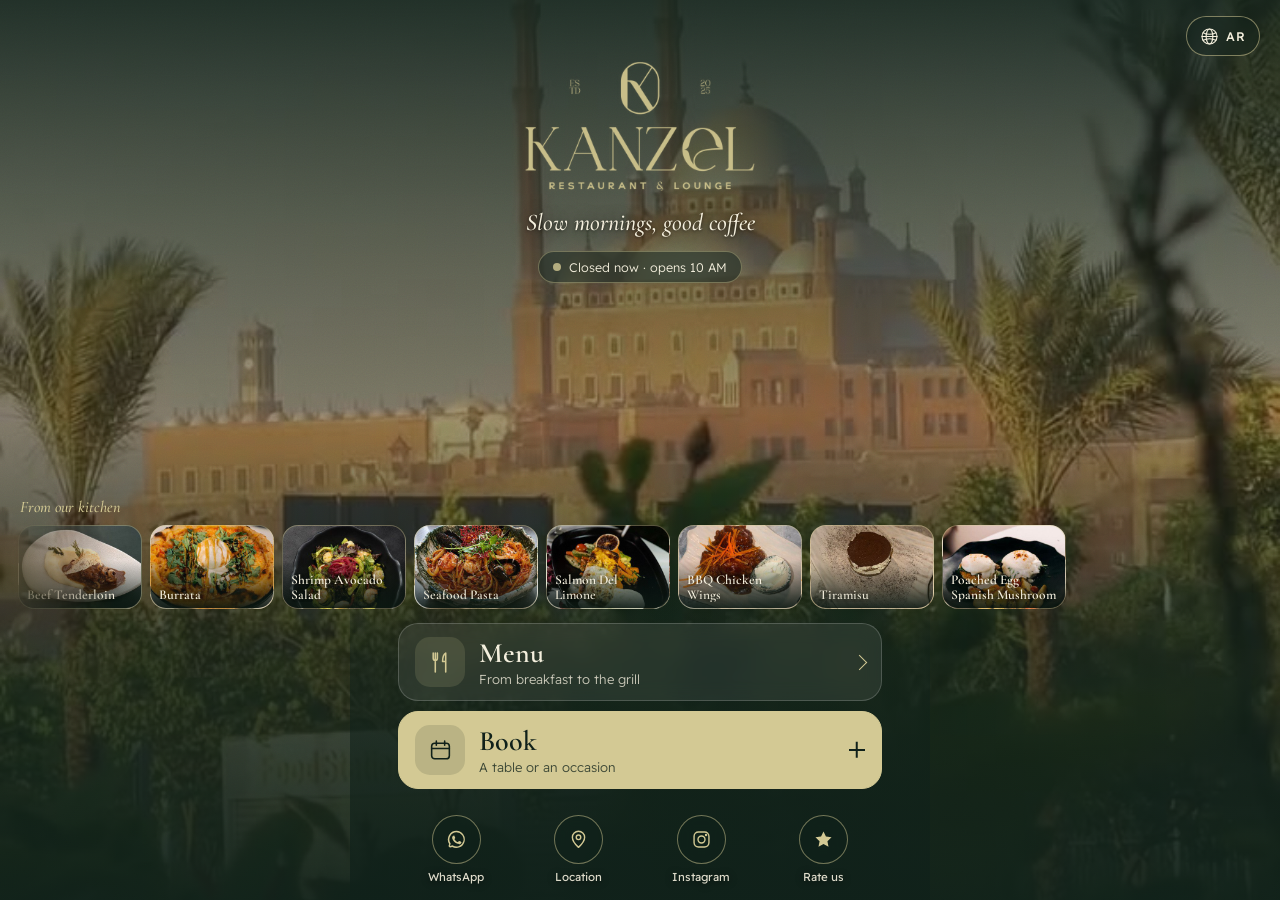
==== commit d0843132: "Add files via upload" ====
--- a/index.html
+++ b/index.html
@@ -108,6 +108,32 @@
 .toast.on{opacity:1;transform:translate(-50%,0)}
 @media(min-width:820px){.hero img{width:240px}.rows{padding-bottom:22px}}
 
+/* v37 home: "Clear Path" + "Golden Hour" merge. Big tappable rows with icons, gold Book, arch dish cards, labelled round actions */
+.scene .veil{background:linear-gradient(180deg,rgba(16,33,26,.88),rgba(16,33,26,.5) 24%,rgba(16,33,26,.36) 42%,rgba(16,33,26,.84) 66%,rgba(16,33,26,.97))}
+.rows{padding:0 18px 4px}
+.row{grid-template-columns:auto 1fr auto;column-gap:14px;padding:13px 16px;border:1px solid rgba(255,255,255,.18);border-radius:20px;background:rgba(255,255,255,.08);-webkit-backdrop-filter:blur(10px);backdrop-filter:blur(10px);margin-bottom:10px;transition:transform .15s,background .2s}
+.row:active{transform:scale(.985)}
+.row .ri{grid-row:1/3;grid-column:1;width:50px;height:50px;border-radius:15px;background:rgba(211,201,148,.14);display:grid;place-items:center;color:var(--gold)}
+.row .ri svg{width:25px;height:25px}
+#homeView .row .w,#homeView .row .s{text-shadow:none}.row .w{grid-column:2;font:600 clamp(24px,6.8vw,28px)/1.1 var(--serif)}[dir=rtl] .row .w{font-weight:500}
+.row .s{grid-column:2;margin-top:2px}.row .ic{grid-column:3;grid-row:1/3}
+#homeView .row.g{background:var(--gold);color:var(--forest);border-color:var(--gold)}
+.row.g .s{color:rgba(16,33,26,.78)}.row.g .ri{background:rgba(16,33,26,.13);color:var(--forest)}.row.g .pl::before,.row.g .pl::after{background:var(--forest)}
+.sub>div>.o:first-child{margin-top:0}
+.o{padding:8px 12px 8px 8px;border:1px solid rgba(211,201,148,.3);border-radius:16px;background:rgba(255,255,255,.08);margin-top:8px}[dir=rtl] .o{padding:8px 8px 8px 12px}
+.o b{font:600 19px/1.15 var(--serif)}[dir=rtl] .o b{font-weight:500}.o .th{width:46px;height:46px;border-radius:12px}
+.pick{margin-bottom:14px}.pick .pl2{margin:0 20px 8px;font-size:16px}
+.mq{overflow-x:auto;scrollbar-width:none;scroll-padding:0 18px}.mq::-webkit-scrollbar{display:none}
+.mt{animation:none}.mg{gap:8px;padding:0 0 0 18px}.mg+.mg{display:none}.mg{padding-right:18px}
+.pc{width:124px;height:84px;border-radius:16px;border-color:rgba(211,201,148,.4)}.pc::after{background:linear-gradient(180deg,transparent 42%,rgba(10,22,16,.9))}
+.pc b{inset:auto 8px 6px;font-size:13.5px;line-height:1.1;text-align:start}.pc b[dir=rtl]{font-size:12.5px}
+.foot{max-width:520px;width:100%;margin:0 auto;justify-content:space-around;gap:6px;padding:6px 18px 16px}
+.fl .pill{width:auto;height:auto;flex-direction:column;gap:7px;border:0;background:none;-webkit-backdrop-filter:none;backdrop-filter:none;border-radius:0;font-size:11.5px;color:var(--cream)}
+.fl .pill:hover{background:none}
+.fl .pill svg{box-sizing:content-box;width:22px;height:22px;padding:12px;border:1px solid rgba(211,201,148,.7);border-radius:50%;color:var(--gold);transition:background .2s}.fl .pill:active svg{background:rgba(211,201,148,.18)}
+.fl .pill span{position:static;width:auto;height:auto;overflow:visible;clip:auto}
+@media(min-width:820px){.rows{padding-bottom:10px}}
+
 .wsheet{position:fixed;inset:0;z-index:60;display:flex;align-items:flex-end;justify-content:center}.wsheet[hidden]{display:none}
 .wbd{position:absolute;inset:0;background:rgba(0,0,0,.6);animation:wf .25s both}
 .wpn{position:relative;width:100%;max-width:520px;padding:22px 20px calc(20px + env(safe-area-inset-bottom,0px));background:#162b21;border-top:1px solid rgba(211,201,148,.5);border-radius:28px 28px 0 0;display:grid;gap:10px;animation:wu .35s cubic-bezier(.2,.7,.2,1) both}
@@ -290,6 +316,58 @@
 .rows{position:relative;isolation:isolate}
 .rows::before{content:"";position:absolute;left:-30px;right:-30px;top:-34px;bottom:-120px;z-index:-1;pointer-events:none;background:linear-gradient(180deg,rgba(16,33,26,0),rgba(16,33,26,.5) 22%,rgba(16,33,26,.7) 70%,rgba(16,33,26,.9))}
 .row .w,.row .s{text-shadow:0 2px 16px rgba(0,0,0,.75)}
+
+/* v34 category headers: tinted card + the dish photo shown whole (no dark crop), price chip on grid photos */
+#menuView .acch{height:96px;gap:12px;padding:0 14px;border-radius:22px;background:linear-gradient(100deg,rgba(16,33,26,.95) 38%,rgba(16,33,26,.7)),var(--ph,#1b3a2a);box-shadow:0 10px 24px -14px rgba(0,0,0,.85)}
+#menuView section.open .acch{height:60px;border-radius:18px}
+#menuView .tx{flex:1;min-width:0;display:flex;flex-direction:column;align-items:flex-start;gap:5px}
+#menuView .acch .tx small{order:-1;padding:0;border:0;border-radius:0;background:none;font:500 10.5px/1 var(--sans);letter-spacing:.14em;text-transform:uppercase;color:var(--gold);opacity:.85}
+[dir=rtl] #menuView .acch .tx small{letter-spacing:0;text-transform:none;font-size:12px}
+#menuView .acch .tx .nm{flex:none;font:italic 600 26px/1.08 var(--serif);color:var(--cream);text-shadow:0 1px 10px rgba(0,0,0,.5)}
+#menuView section.open .tx{flex-direction:row;align-items:center;gap:10px}
+#menuView section.open .acch .tx small{order:1}
+#menuView section.open .acch .tx .nm{font-size:22px;color:var(--gold)}
+#menuView .plt{position:relative;flex:none;width:76px;height:76px;border-radius:50%;overflow:hidden;border:2px solid rgba(211,201,148,.75);background:var(--ph,#2a4a2f);box-shadow:0 8px 18px -6px rgba(0,0,0,.75),0 0 0 4px rgba(211,201,148,.12);transition:width .28s,height .28s,box-shadow .28s}
+#menuView .plt img{position:absolute;inset:0;width:100%;height:100%;object-fit:cover;opacity:0;filter:blur(10px);transform:scale(1.1);transition:opacity .5s,filter .6s,transform .6s}
+#menuView .plt img.ok{opacity:1;filter:none;transform:none}
+#menuView section.open .plt{width:40px;height:40px;border-width:1.5px;box-shadow:none}
+#menuView .acch .chev{position:absolute;inset-inline-end:10px;bottom:7px;margin:0;width:24px;height:24px;border:0;border-radius:50%;background:var(--gold);transform:none;box-shadow:0 2px 8px rgba(0,0,0,.5);transition:all .3s}
+#menuView .acch .chev::before{content:"";position:absolute;left:50%;top:50%;width:6px;height:6px;border:solid var(--forest);border-width:0 2px 2px 0;transform:translate(-50%,-72%) rotate(45deg);transition:transform .3s}
+#menuView section.open .acch .chev{transform:none;width:19px;height:19px;bottom:6px;inset-inline-end:7px}
+#menuView section.open .acch .chev::before{transform:translate(-50%,-30%) rotate(-135deg)}
+#menuView .acch.nopl .chev{bottom:auto;top:50%;margin-top:-12px}
+#menuView section.open .acch.nopl .chev{margin-top:-10px}
+#menuView .card.gc{border-radius:20px;border:1px solid rgba(211,201,148,.18)}
+#menuView .gc .ph .pr{position:absolute;z-index:2;inset-inline-end:8px;bottom:8px;margin:0;padding:6px 10px;border-radius:99px;background:rgba(16,33,26,.82);-webkit-backdrop-filter:blur(6px);backdrop-filter:blur(6px);border:1px solid rgba(211,201,148,.4);font:700 14px/1 var(--sans);color:#e8d98a}
+#menuView .gc .ph .pr small{font-size:10.5px}
+@media(prefers-reduced-motion:reduce){#menuView .plt img{transition:none;filter:none;transform:none}}
+
+/* v35 menu: side index (round photo rail) + clean photo rows */
+#menuView .mbody{display:grid;grid-template-columns:76px 1fr;align-items:start;padding-inline-start:14px;margin-top:6px}
+#menuView .mbody.norail{grid-template-columns:1fr;padding-inline-start:0}.mbody.norail #mrail{display:none}
+body.searching #menuView .mbody{grid-template-columns:1fr;padding-inline-start:0}body.searching #menuView #mrail{display:none}
+#menuView #mrail{position:sticky;top:calc(env(safe-area-inset-top,0px) + var(--stkh,128px) + 8px);max-height:calc(100dvh - var(--stkh,128px) - 80px);overflow-y:auto;scrollbar-width:none;padding:12px 0;display:flex;flex-direction:column;align-items:center;gap:14px;background:rgba(8,16,12,.6);border:1px solid rgba(211,201,148,.22);border-radius:26px}
+#menuView #mrail::-webkit-scrollbar{display:none}
+#menuView .av{flex:none;width:68px;padding:0;border:0;background:none;color:#b9b393;font:500 10px/1.25 var(--sans);text-align:center;cursor:pointer}
+#menuView .av[hidden]{display:none}
+#menuView .av span{position:relative;display:grid;place-items:center;width:46px;height:46px;margin:0 auto 5px;border-radius:50%;overflow:hidden;border:2px solid transparent;background:var(--ph,#1b3a2a);color:var(--gold);opacity:.72;transition:opacity .25s,transform .3s,border-color .25s,box-shadow .25s}
+#menuView .av span svg{width:22px;height:22px}
+#menuView .av span img{position:absolute;inset:0;width:100%;height:100%;object-fit:cover;opacity:0;filter:blur(8px);transition:opacity .5s,filter .6s}#menuView .av span img.ok{opacity:1;filter:none}
+#menuView .av b{display:block;font-weight:500}
+#menuView .av.on{color:var(--gold)}#menuView .av.on span{opacity:1;border-color:var(--gold);transform:scale(1.07);box-shadow:0 0 0 4px rgba(211,201,148,.16)}
+#menuView #mlist section{padding:2px 16px 0 14px;display:none}
+#menuView #mlist section.open,body.searching #menuView #mlist section{display:block}
+#menuView h2.sh{position:static;display:flex;flex-direction:column;align-items:flex-start;gap:7px;padding:4px 2px 14px;background:none}
+#menuView h2.sh .nm{font:italic 600 34px/1.05 var(--serif);color:var(--gold)}
+#menuView h2.sh small{font:500 10.5px/1 var(--sans);letter-spacing:.16em;text-transform:uppercase;opacity:.7}
+[dir=rtl] #menuView h2.sh small{letter-spacing:0;text-transform:none;font-size:12px}
+#menuView .card{grid-template-columns:84px 1fr;gap:12px;padding:0 0 14px;margin-bottom:14px;background:none;border-radius:0;border-bottom:1px solid rgba(211,201,148,.16)}
+#menuView .card .ph{width:84px;height:84px;border:0;border-radius:18px}
+#menuView .card h3{font:600 17px/1.2 var(--serif);color:var(--cream)}
+#menuView .card p{font-size:12px;line-height:1.4;opacity:.72;display:-webkit-box;-webkit-line-clamp:2;-webkit-box-orient:vertical;overflow:hidden}
+#menuView .card .pr{margin-top:5px;font-size:14.5px}
+#menuView .card.np{grid-template-columns:1fr;padding:0 0 14px}
+#menuView .items .card:last-child{border-bottom:0}
 </style>
 </head>
 <body>
@@ -308,8 +386,8 @@
   <div class="sp"></div>
   <section class="pick" id="pick" aria-labelledby="pickL" hidden><p class="pl2" id="pickL"></p><div class="mq"><div class="mt" id="pickT"></div></div></section>
   <nav class="rows" aria-label="Main">
-    <button class="row" id="mn" data-go="menu"><b class="w" data-t="menu"></b><span class="s" data-t="menuS"></span><span class="ic"><i class="go"></i></span></button>
-    <button class="row" id="bk" aria-expanded="false" aria-controls="sb"><b class="w" data-t="book"></b><span class="s" data-t="bookS"></span><span class="ic"><i class="pl"></i></span></button>
+    <button class="row" id="mn" data-go="menu"><i class="ri" aria-hidden="true"><svg viewBox="0 0 24 24" fill="none" stroke="currentColor" stroke-width="1.5" stroke-linecap="round" stroke-linejoin="round"><path d="M7 3v8M5 3v5a2 2 0 004 0V3M7 11v10M17 21V3c-2.5 1.5-3 5-3 8h3"/></svg></i><b class="w" data-t="menu"></b><span class="s" data-t="menuS"></span><span class="ic"><i class="go"></i></span></button>
+    <button class="row g" id="bk" aria-expanded="false" aria-controls="sb"><i class="ri" aria-hidden="true"><svg viewBox="0 0 24 24" fill="none" stroke="currentColor" stroke-width="1.5" stroke-linecap="round" stroke-linejoin="round"><rect x="3.5" y="5" width="17" height="15" rx="3"/><path d="M3.5 10h17M8 3v4M16 3v4"/></svg></i><b class="w" data-t="book"></b><span class="s" data-t="bookS"></span><span class="ic"><i class="pl"></i></span></button>
     <div class="sub" id="sb"><div>
       <button class="o" data-go="booking-regular" data-l="1"><i class="th" style="background-image:url(bg-2.jpg)"></i><span><b data-t="regT"></b><span class="s" data-t="regS"></span></span></button>
       <button class="o" data-go="booking-event" data-l="2"><i class="th" style="background-image:url(bg-3.jpg)"></i><span><b data-t="evT"></b><span class="s" data-t="evS"></span></span></button>
@@ -330,7 +408,7 @@
   </div>
   <div class="mh"><h1 id="mh1"></h1><p id="msub"></p></div>
   <nav id="mnav" aria-label="Categories"></nav>
-  <div id="mlist"></div>
+  <div class="mbody"><aside id="mrail" aria-label="Sections"></aside><div id="mlist"></div></div>
   <p class="tax" id="mtax"></p>
 </div><button type="button" class="totop" id="mtop"><svg viewBox="0 0 24 24" fill="none" stroke="currentColor" stroke-width="1.8" stroke-linecap="round" stroke-linejoin="round" aria-hidden="true"><path d="M5 15l7-7 7 7"/></svg></button></div>
 <script src="menu.js"></script>
@@ -439,7 +517,7 @@
 const imgT=s=>`<img src="${s}" alt="" loading="lazy" decoding="async">`;
 function cairoNow(){try{const p=new Intl.DateTimeFormat("en-GB",{timeZone:"Africa/Cairo",hour:"numeric",minute:"numeric",month:"numeric",hour12:false}).formatToParts(new Date()),g=t=>+p.find(x=>x.type===t).value;return{m:(g("hour")%24)*60+g("minute"),mo:g("month")}}catch(e){const d=new Date();return{m:d.getHours()*60+d.getMinutes(),mo:d.getMonth()+1}}}
 function phase(){const t=cairoNow();return t.m>=360&&t.m<720?"morning":t.m>=720&&t.m<SUN[t.mo-1]?"day":"night"}
-const app=$("#app"),nav=$("#mnav"),mv0=$("#menuView");let secs=[],tabs=[],secG=[],openK=-1,grp=-1;
+const app=$("#app"),nav=$("#mnav"),mv0=$("#menuView");let secs=[],tabs=[],avs=[],secG=[],openK=-1,grp=-1;
 const io="IntersectionObserver" in window?new IntersectionObserver(es=>es.forEach(e=>{if(e.isIntersecting){e.target.classList.add("in");io.unobserve(e.target)}}),{rootMargin:"0px 0px -4% 0px"}):null;
 mv0.addEventListener("load",e=>{if(e.target.tagName==="IMG")e.target.classList.add("ok")},true);
 function renderMenu(){const t=MT[lang],i=lang==="ar"?1:0,first=grp<0,prev=openK;
@@ -449,31 +527,31 @@
  nav.style.display=gs.length<2?"none":"";
  nav.innerHTML=gs.map((g,n)=>`<button type="button" data-g="${g}" style="--c:${n}"><i class="ti">${ico(GROUPS[g].ic)}</i><b>${GROUPS[g][lang]}</b></button>`).join("");
  $("#mlist").innerHTML=!MENU.length?`<p class="emptyM">${lang==="ar"?"المنيو بيتحدّث دلوقتي. جرّب كمان شوية.":"The menu is being updated. Please check back soon."}</p>`:MENU.map((m,k)=>{
-  const it=m[2],np=it.filter(x=>x[5]).length,top=it.find(x=>x[5]),grid=GROUPS[secG[k]].id!=="drinks"&&np>=4&&np/it.length>=.6;
-  return`<section data-g="${secG[k]}"><h2><button type="button" class="acch" aria-expanded="false"><span class="bn" style="--ph:${top?phOf(top[5]):"#2a4a2f"}">${top?imgT(top[5]):""}</span><span class="ci">${ico(m[0])}</span><span class="nm">${m[i]}</span><small>${it.length}</small><i class="chev"></i></button></h2><div class="items${grid?" g":""}">${it.map((x,j)=>`<div class="card${x[5]?(grid?" gc":""):" np"}" data-k="${k}" data-j="${j}" data-s="${KZX.hay(m[0],m[1],x[0],x[1],x[3],x[4])}" style="--i:${j%4}">${x[5]?`<div class="ph" style="--ph:${phOf(x[5])}">${imgT(x[5])}</div>`:""}<div><h3>${x[i]}</h3><p>${x[i+3]}</p><b class="pr">${x[2].toLocaleString("en")}<small>${t.egp}</small></b></div></div>`).join("")}</div></section>`}).join("");
+  const it=m[2];
+  return`<section data-g="${secG[k]}"><h2 class="sh"><span class="nm">${m[i]}</span><small>${it.length} ${it.length===1?t.one:t.many}</small></h2><div class="items">${it.map((x,j)=>`<div class="card${x[5]?"":" np"}" data-k="${k}" data-j="${j}" data-s="${KZX.hay(m[0],m[1],x[0],x[1],x[3],x[4])}" style="--i:${j%4}">${x[5]?`<div class="ph" style="--ph:${phOf(x[5])}">${imgT(x[5])}</div>`:""}<div><h3>${x[i]}</h3><p>${x[i+3]}</p><b class="pr">${x[2].toLocaleString("en")}<small>${t.egp}</small></b></div></div>`).join("")}</div></section>`}).join("");
+ $("#mrail").innerHTML=MENU.map((m,k)=>{const top=m[2].find(x=>x[5]);return`<button type="button" class="av" data-k="${k}" data-g="${secG[k]}" aria-label="${m[i]}"><span style="--ph:${top?phOf(top[5]):"#1b3a2a"}">${top?imgT(top[5]):ico(m[0])}</span><b>${m[i]}</b></button>`}).join("");
  $("#mtop").setAttribute("aria-label",t.top);
- secs=[...document.querySelectorAll("#menuView section")];tabs=[...nav.children];
- secs.forEach((sc,k)=>sc.querySelector(".acch").onclick=()=>openSec(k,false));
+ secs=[...document.querySelectorAll("#menuView section")];tabs=[...nav.children];avs=[...$("#mrail").children];
+ avs.forEach(b=>b.onclick=()=>openSec(+b.dataset.k,true));
  tabs.forEach(b=>b.onclick=()=>pickGroup(+b.dataset.g));
- document.querySelectorAll("#mlist img").forEach(m=>{if(m.complete&&m.naturalWidth)m.classList.add("ok")});
+ document.querySelectorAll("#menuView img").forEach(m=>{if(m.complete&&m.naturalWidth)m.classList.add("ok")});
  if(io)document.querySelectorAll("#mlist .card").forEach(c=>{c.classList.add("rv");io.observe(c)});
  if(gs.indexOf(grp)<0)grp=gs.length?gs[0]:0;
- paintG();openK=-1;const want=first?defK(grp):prev;if(want>=0&&secs[want])openSec(want,true,true);
+ paintG();openK=-1;const want=first||prev<0?defK(grp):prev;if(want>=0&&secs[want])openSec(want,true,true);
  KZX.setLang(lang);KZX.reapply();spy();
  if(pendingDish){const[k,j]=pendingDish;pendingDish=null;openSec(k,true);setTimeout(()=>{const c=document.querySelector('#mlist .card[data-k="'+k+'"][data-j="'+j+'"]');if(c){c.scrollIntoView({block:"center"});c.click()}},380)}}
-function paintG(){secs.forEach((sc,k)=>sc.classList.toggle("gh",secG[k]!==grp));tabs.forEach(b=>{const o=+b.dataset.g===grp;b.classList.toggle("on",o);b.setAttribute("aria-pressed",o)})}
-/* the section a group opens with: its only section, or the one that fits the Cairo time of day */
-function defK(g){const ks=secG.map((x,k)=>x===g?k:-1).filter(k=>k>=0);if(ks.length<2)return ks.length?ks[0]:-1;
- const w=(TOD[phase()]||{})[GROUPS[g].id],k=MENU.findIndex(m=>m[0]===w);return k>=0&&secG[k]===g?k:-1}
-function pickGroup(g){if(g===grp)return;grp=g;paintG();const sh=$(".stk"),sy=sh?sh.offsetHeight:0,past=$("#mlist").getBoundingClientRect().top<=sy+4;
- secs.forEach(sc=>{sc.classList.remove("open");sc.querySelector(".acch").setAttribute("aria-expanded","false")});openK=-1;
- const k=defK(g);if(k>=0)openSec(k,true,!past);else if(past)scrollTo({top:scrollY+$("#mlist").getBoundingClientRect().top-sy,behavior:"auto"})}
-/* one section open at a time; tabs and the open section's title stay pinned while you scroll */
+function paintG(){secs.forEach((sc,k)=>sc.classList.toggle("gh",secG[k]!==grp));avs.forEach(b=>b.hidden=+b.dataset.g!==grp);
+ $(".mbody").classList.toggle("norail",secG.filter(x=>x===grp).length<2);
+ tabs.forEach(b=>{const o=+b.dataset.g===grp;b.classList.toggle("on",o);b.setAttribute("aria-pressed",o)})}
+/* the category a tab opens with: its only one, or the one that fits the Cairo time of day (else its first) */
+function defK(g){const ks=secG.map((x,k)=>x===g?k:-1).filter(k=>k>=0);if(!ks.length)return -1;if(ks.length<2)return ks[0];
+ const w=(TOD[phase()]||{})[GROUPS[g].id],k=MENU.findIndex(m=>m[0]===w);return k>=0&&secG[k]===g?k:ks[0]}
+function pickGroup(g){if(g===grp)return;grp=g;paintG();openK=-1;const k=defK(g);if(k>=0)openSec(k,true)}
+/* side index: tap a round photo to switch category; the rail stays pinned while you scroll */
 function openSec(k,force,quiet){if(!secs[k])return;if(secG[k]!==grp){grp=secG[k];paintG()}
- const want=force?true:!secs[k].classList.contains("open");
- secs.forEach((sc,j)=>{const o=j===k&&want;sc.classList.toggle("open",o);sc.querySelector(".acch").setAttribute("aria-expanded",o)});
- openK=want?k:-1;
- if(want&&!quiet)requestAnimationFrame(()=>secs[k].scrollIntoView({block:"start"}))}
+ secs.forEach((sc,j)=>sc.classList.toggle("open",j===k));avs.forEach((b,j)=>b.classList.toggle("on",j===k));openK=k;
+ const r=$("#mrail"),a=avs[k];if(a&&r&&a.offsetParent)r.scrollTop=a.offsetTop-r.clientHeight/2+a.offsetHeight/2;
+ if(!quiet){const s=$(".stk"),sy=s?s.offsetHeight:0,top=$(".mbody").getBoundingClientRect().top;if(top<sy)requestAnimationFrame(()=>scrollTo({top:scrollY+$(".mbody").getBoundingClientRect().top-sy-8,behavior:"auto"}))}}
 function spy(){if(!view())return;const y=scrollY;if(y>160)mv0.classList.add("min");else if(y<60)mv0.classList.remove("min");
  $("#mtop").classList.toggle("on",y>500)}
 $("#mtop").onclick=()=>scrollTo({top:0,behavior:matchMedia("(prefers-reduced-motion:reduce)").matches?"auto":"smooth"});
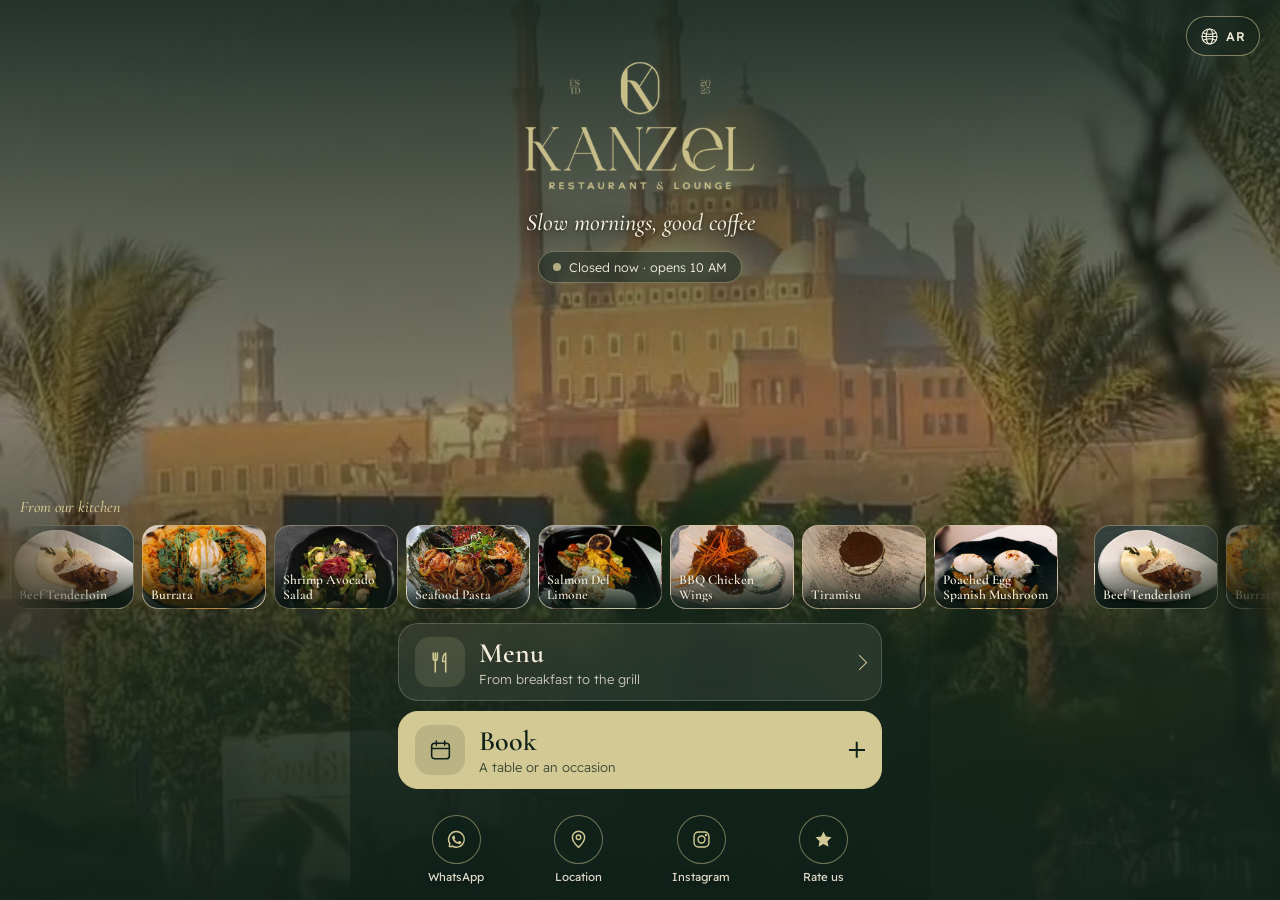
==== commit 02e9da99: "Add files via upload" ====
--- a/index.html
+++ b/index.html
@@ -124,7 +124,7 @@
 .o b{font:600 19px/1.15 var(--serif)}[dir=rtl] .o b{font-weight:500}.o .th{width:46px;height:46px;border-radius:12px}
 .pick{margin-bottom:14px}.pick .pl2{margin:0 20px 8px;font-size:16px}
 .mq{overflow-x:auto;scrollbar-width:none;scroll-padding:0 18px}.mq::-webkit-scrollbar{display:none}
-.mt{animation:none}.mg{gap:8px;padding:0 0 0 18px}.mg+.mg{display:none}.mg{padding-right:18px}
+.mt{animation:none}.mg{gap:8px;padding:0 0 0 18px}.mg{padding-right:18px}
 .pc{width:124px;height:84px;border-radius:16px;border-color:rgba(211,201,148,.4)}.pc::after{background:linear-gradient(180deg,transparent 42%,rgba(10,22,16,.9))}
 .pc b{inset:auto 8px 6px;font-size:13.5px;line-height:1.1;text-align:start}.pc b[dir=rtl]{font-size:12.5px}
 .foot{max-width:520px;width:100%;margin:0 auto;justify-content:space-around;gap:6px;padding:6px 18px 16px}
@@ -348,6 +348,8 @@
 body.searching #menuView .mbody{grid-template-columns:1fr;padding-inline-start:0}body.searching #menuView #mrail{display:none}
 #menuView #mrail{position:sticky;top:calc(env(safe-area-inset-top,0px) + var(--stkh,128px) + 8px);max-height:calc(100dvh - var(--stkh,128px) - 80px);overflow-y:auto;scrollbar-width:none;padding:12px 0;display:flex;flex-direction:column;align-items:center;gap:14px;background:rgba(8,16,12,.6);border:1px solid rgba(211,201,148,.22);border-radius:26px}
 #menuView #mrail::-webkit-scrollbar{display:none}
+#menuView #mrail{-webkit-mask-image:linear-gradient(to bottom,transparent 0,#000 var(--mt,0px),#000 calc(100% - var(--mb,0px)),transparent 100%);mask-image:linear-gradient(to bottom,transparent 0,#000 var(--mt,0px),#000 calc(100% - var(--mb,0px)),transparent 100%)}
+#menuView #mrail.up{--mt:38px}#menuView #mrail.dn{--mb:38px}
 #menuView .av{flex:none;width:68px;padding:0;border:0;background:none;color:#b9b393;font:500 10px/1.25 var(--sans);text-align:center;cursor:pointer}
 #menuView .av[hidden]{display:none}
 #menuView .av span{position:relative;display:grid;place-items:center;width:46px;height:46px;margin:0 auto 5px;border-radius:50%;overflow:hidden;border:2px solid transparent;background:var(--ph,#1b3a2a);color:var(--gold);opacity:.72;transition:opacity .25s,transform .3s,border-color .25s,box-shadow .25s}
@@ -539,7 +541,24 @@
  if(gs.indexOf(grp)<0)grp=gs.length?gs[0]:0;
  paintG();openK=-1;const want=first||prev<0?defK(grp):prev;if(want>=0&&secs[want])openSec(want,true,true);
  KZX.setLang(lang);KZX.reapply();spy();
+ setTimeout(railHint,1600);
  if(pendingDish){const[k,j]=pendingDish;pendingDish=null;openSec(k,true);setTimeout(()=>{const c=document.querySelector('#mlist .card[data-k="'+k+'"][data-j="'+j+'"]');if(c){c.scrollIntoView({block:"center"});c.click()}},380)}}
+/* side rail helpers: fade edges that have more items, keep the open category centred, one-time nudge */
+function railUp(){const r=$("#mrail");if(!r||!r.offsetParent)return;r.classList.toggle("up",r.scrollTop>4);r.classList.toggle("dn",r.scrollTop+r.clientHeight<r.scrollHeight-4)}
+function railCenter(smooth){const r=$("#mrail"),a=avs[openK];if(!r||!a||!a.offsetParent)return;
+ const top=Math.max(0,a.offsetTop-(r.clientHeight-a.offsetHeight)/2);
+ if(smooth&&r.scrollTo&&!matchMedia("(prefers-reduced-motion:reduce)").matches)r.scrollTo({top,behavior:"smooth"});else r.scrollTop=top;railUp()}
+function railHint(){const r=$("#mrail");let n=0;try{n=+localStorage.getItem("kz-rail-hint")||0}catch(e){}
+ if(n>=2||!r||!view()||!r.offsetParent||KZX.isOpen()||matchMedia("(prefers-reduced-motion:reduce)").matches)return;
+ const room=r.scrollHeight-r.clientHeight;if(room<24)return;
+ try{localStorage.setItem("kz-rail-hint",n+1)}catch(e){}
+ const from=r.scrollTop,dir=(room-from>from)?1:-1,dist=Math.min(48,dir>0?room-from:from);let stop=false,t0=null;
+ const evs=["touchstart","pointerdown","wheel"],halt=()=>{stop=true;evs.forEach(e=>r.removeEventListener(e,halt))};
+ evs.forEach(e=>r.addEventListener(e,halt,{passive:true}));
+ const ease=x=>x<.5?2*x*x:1-Math.pow(-2*x+2,2)/2;
+ const step=ts=>{if(stop)return;if(t0==null)t0=ts;const p=Math.min(1,(ts-t0)/1400),w=p<.5?ease(p*2):ease(2-p*2);
+  r.scrollTop=from+dir*dist*w;if(p<1)requestAnimationFrame(step);else halt()};
+ requestAnimationFrame(step)}
 function paintG(){secs.forEach((sc,k)=>sc.classList.toggle("gh",secG[k]!==grp));avs.forEach(b=>b.hidden=+b.dataset.g!==grp);
  $(".mbody").classList.toggle("norail",secG.filter(x=>x===grp).length<2);
  tabs.forEach(b=>{const o=+b.dataset.g===grp;b.classList.toggle("on",o);b.setAttribute("aria-pressed",o)})}
@@ -550,7 +569,7 @@
 /* side index: tap a round photo to switch category; the rail stays pinned while you scroll */
 function openSec(k,force,quiet){if(!secs[k])return;if(secG[k]!==grp){grp=secG[k];paintG()}
  secs.forEach((sc,j)=>sc.classList.toggle("open",j===k));avs.forEach((b,j)=>b.classList.toggle("on",j===k));openK=k;
- const r=$("#mrail"),a=avs[k];if(a&&r&&a.offsetParent)r.scrollTop=a.offsetTop-r.clientHeight/2+a.offsetHeight/2;
+ railCenter(!quiet&&!!openSec.done);if(quiet)setTimeout(()=>{railCenter(false);railUp()},150);openSec.done=1;
  if(!quiet){const s=$(".stk"),sy=s?s.offsetHeight:0,top=$(".mbody").getBoundingClientRect().top;if(top<sy)requestAnimationFrame(()=>scrollTo({top:scrollY+$(".mbody").getBoundingClientRect().top-sy-8,behavior:"auto"}))}}
 function spy(){if(!view())return;const y=scrollY;if(y>160)mv0.classList.add("min");else if(y<60)mv0.classList.remove("min");
  $("#mtop").classList.toggle("on",y>500)}
@@ -573,13 +592,25 @@
  const ar=lang==="ar",card=([k,j])=>{const m=MENU[k],x=m&&m[2][j];if(!x||!x[5])return"";const n=x[ar?1:0];return`<button type="button" class="pc" data-k="${k}" data-j="${j}" style="background-image:url('${x[5]}')"><b${ar?' dir="rtl"':""}>${n}</b></button>`},one=PICKS.map(card).join("");
  const pk=$("#pick");if(!one){pk.hidden=true;return}
  $("#pickL").textContent=d.pick;$("#pickT").innerHTML=`<div class="mg">${one}</div><div class="mg" aria-hidden="true">${one.replace(/<button /g,'<button tabindex="-1" ')}</div>`;pk.hidden=false}
+/* From our kitchen: auto-scroll that yields to the guest. Touch/wheel/drag pauses it, it resumes after 2.5s of stillness. */
+(function(){const mq=document.querySelector("#pick .mq");if(!mq||matchMedia("(prefers-reduced-motion:reduce)").matches)return;
+ let pos=0,last=0,hold=0,down=false;const now=()=>performance.now(),touch=()=>{hold=now()};
+ ["pointerdown","touchstart","wheel","keydown"].forEach(e=>mq.addEventListener(e,()=>{touch();if(e!=="wheel"&&e!=="keydown")down=true},{passive:true}));
+ ["pointerup","pointercancel","touchend","touchcancel"].forEach(e=>addEventListener(e,()=>{if(down){down=false;touch()}},{passive:true}));
+ mq.addEventListener("pointerenter",e=>{if(e.pointerType==="mouse")touch()});mq.addEventListener("pointermove",e=>{if(e.pointerType==="mouse")touch()});
+ mq.addEventListener("scroll",()=>{if(Math.abs(mq.scrollLeft-pos)>2){pos=mq.scrollLeft;touch()}},{passive:true});
+ (function tick(t){const g=mq.querySelector(".mg");
+  if(g&&!document.body.classList.contains("is-menu")&&!down&&now()-hold>2500&&mq.offsetParent){const w=g.offsetWidth,dt=Math.min(t-(last||t),50);pos+=dt*0.028;if(w&&pos>=w)pos-=w;mq.scrollLeft=pos}else pos=mq.scrollLeft;
+  last=t;requestAnimationFrame(tick)})(0)})();
 $("#pickT").addEventListener("click",e=>{const b=e.target.closest(".pc");if(!b)return;pendingDish=[+b.dataset.k,+b.dataset.j];location.hash="#menu"});
 setInterval(()=>{if(!document.body.classList.contains("is-menu"))homeLive()},60000);
-KZX.init({list:"#mlist",nav:"#mnav"});
+const dishCfg=c=>{const x=MENU[+c.dataset.k][2][+c.dataset.j],ar=lang==="ar",t=MT[lang];
+ return{img:x[5]||"",title:x[ar?1:0],desc:x[ar?4:3],price:x[2].toLocaleString("en")+"<small>"+t.egp+"</small>"}};
+KZX.init({list:"#mlist",nav:"#mnav",resolve:dishCfg});
 (function(){const s=document.querySelector("#menuView .stk");if(!s)return;const set=()=>mv0.style.setProperty("--stkh",s.offsetHeight+"px");if(window.ResizeObserver)new ResizeObserver(set).observe(s);addEventListener("resize",set);set()})();
 $("#mlist").addEventListener("click",e=>{const c=e.target.closest(".card");if(!c)return;
- const x=MENU[+c.dataset.k][2][+c.dataset.j],ar=lang==="ar",t=MT[lang];
- KZX.open({img:x[5]||"",title:x[ar?1:0],desc:x[ar?4:3],price:x[2].toLocaleString("en")+"<small>"+t.egp+"</small>"})});
+ KZX.open(dishCfg(c),c)});
+$("#mrail").addEventListener("scroll",railUp,{passive:true});addEventListener("resize",railUp);
 route();
 </script>
 </body>
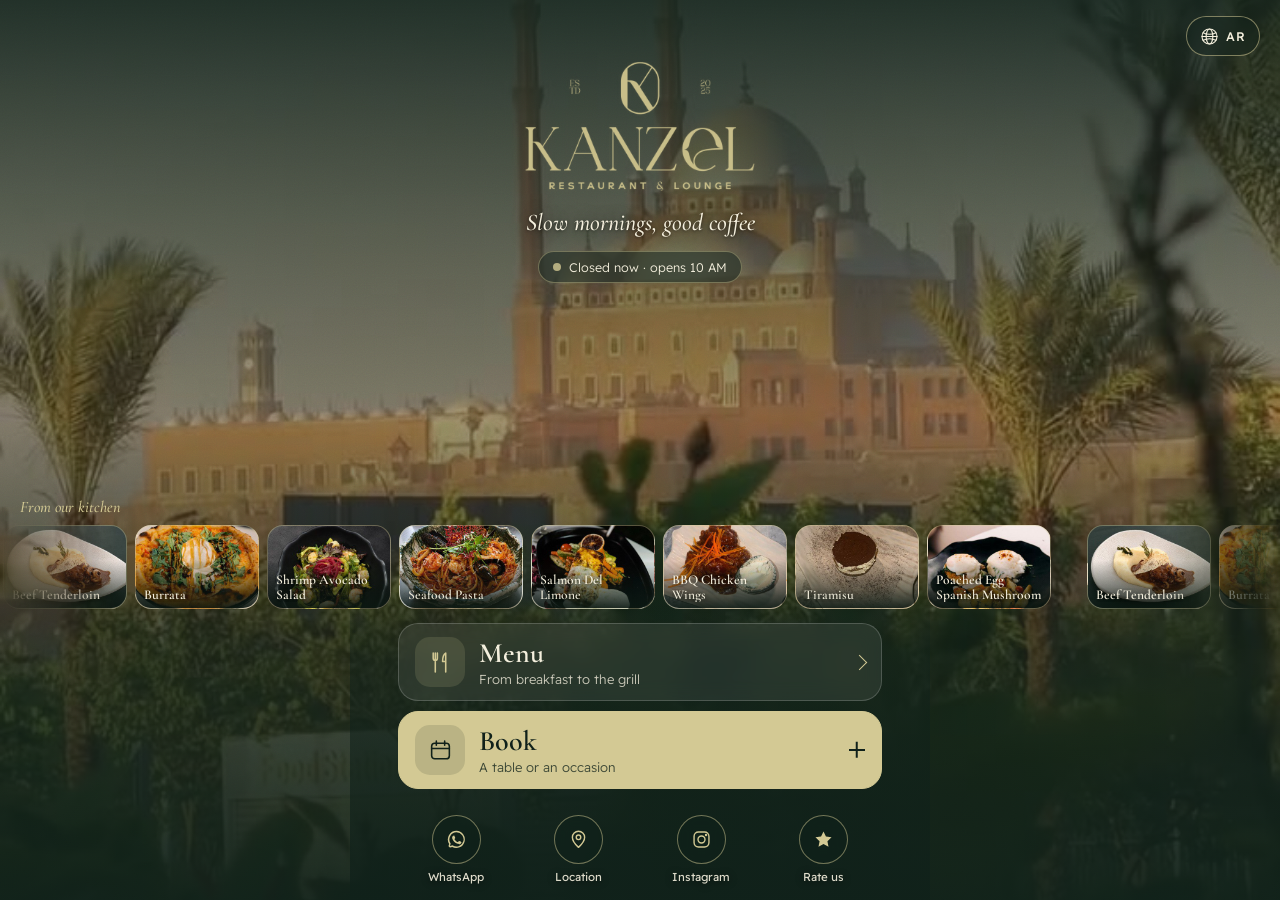
==== commit 35b0adb5: "Add files via upload" ====
--- a/index.html
+++ b/index.html
@@ -419,7 +419,7 @@
 <script src="ph.js"></script>
 <script>window.KZX=window.KZX||{hay:function(){return""},init:function(){},setLang:function(){},reapply:function(){},open:function(){},refresh:function(){},reset:function(){},close:function(){}}</script>
 <script>
-let lang=(()=>{try{return localStorage.getItem("kanzel-lang")==="ar"?"ar":"en"}catch(e){return "en"}})(),skipR=false,busy=false;
+let lang=(()=>{try{return KZ.lang()}catch(e){return "en"}})(),skipR=false,busy=false;
 const view=()=>document.body.classList.contains("is-menu");
 function route(){if(window.KZX)KZX.reset();const m=location.hash==="#menu";document.body.classList.toggle("is-menu",m);
  const v=document.querySelector("video.bg");if(v){if(m)v.pause();else{const p=v.play();if(p&&p.catch)p.catch(()=>{})}}
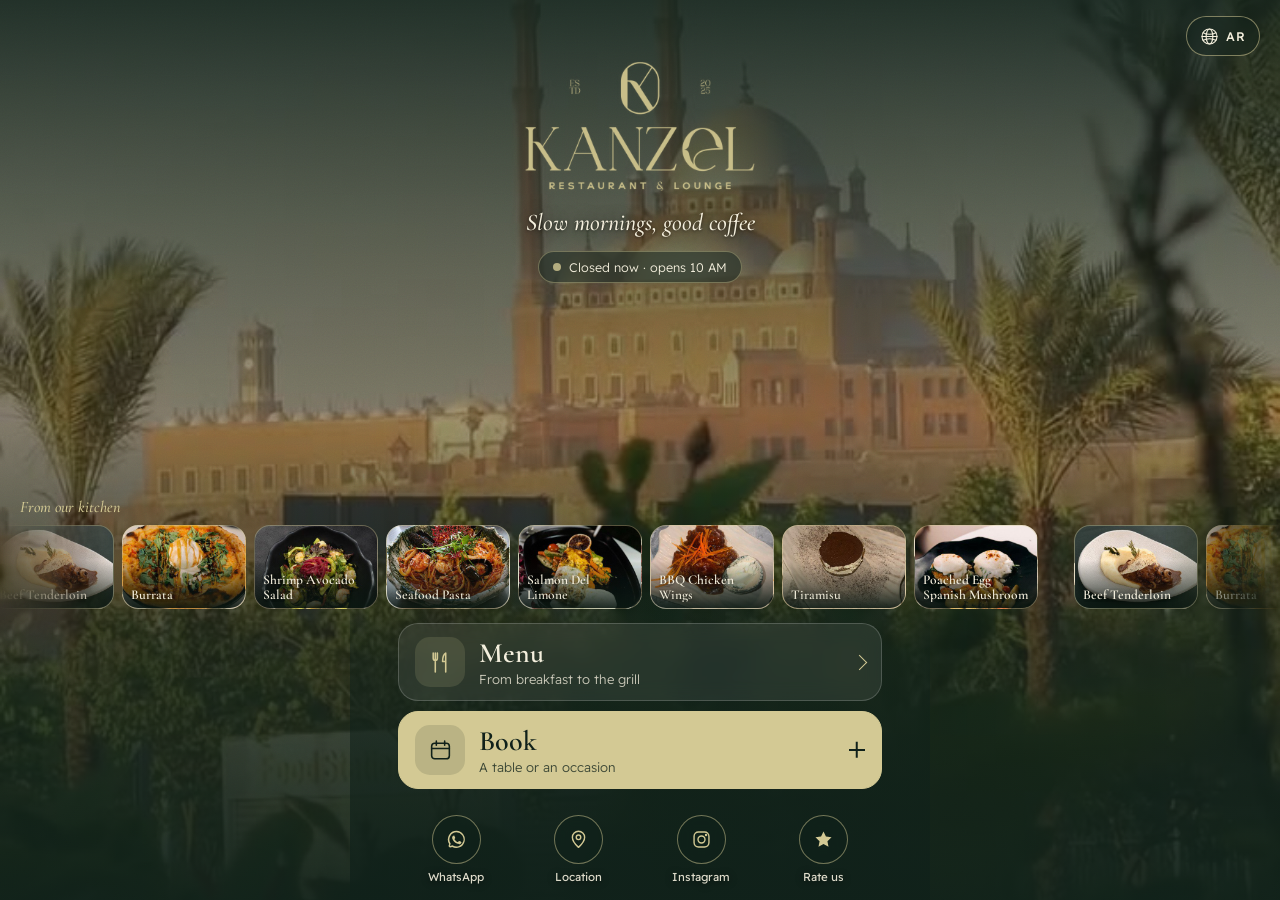
==== commit 77058177: "Add files via upload" ====
--- a/index.html
+++ b/index.html
@@ -370,7 +370,7 @@
 #menuView .card .pr{margin-top:5px;font-size:14.5px}
 #menuView .card.np{grid-template-columns:1fr;padding:0 0 14px}
 #menuView .items .card:last-child{border-bottom:0}
-</style>
+html[dir=rtl] *{font-style:normal!important}</style>
 </head>
 <body>
 <div id="homeView"><main class="scene">
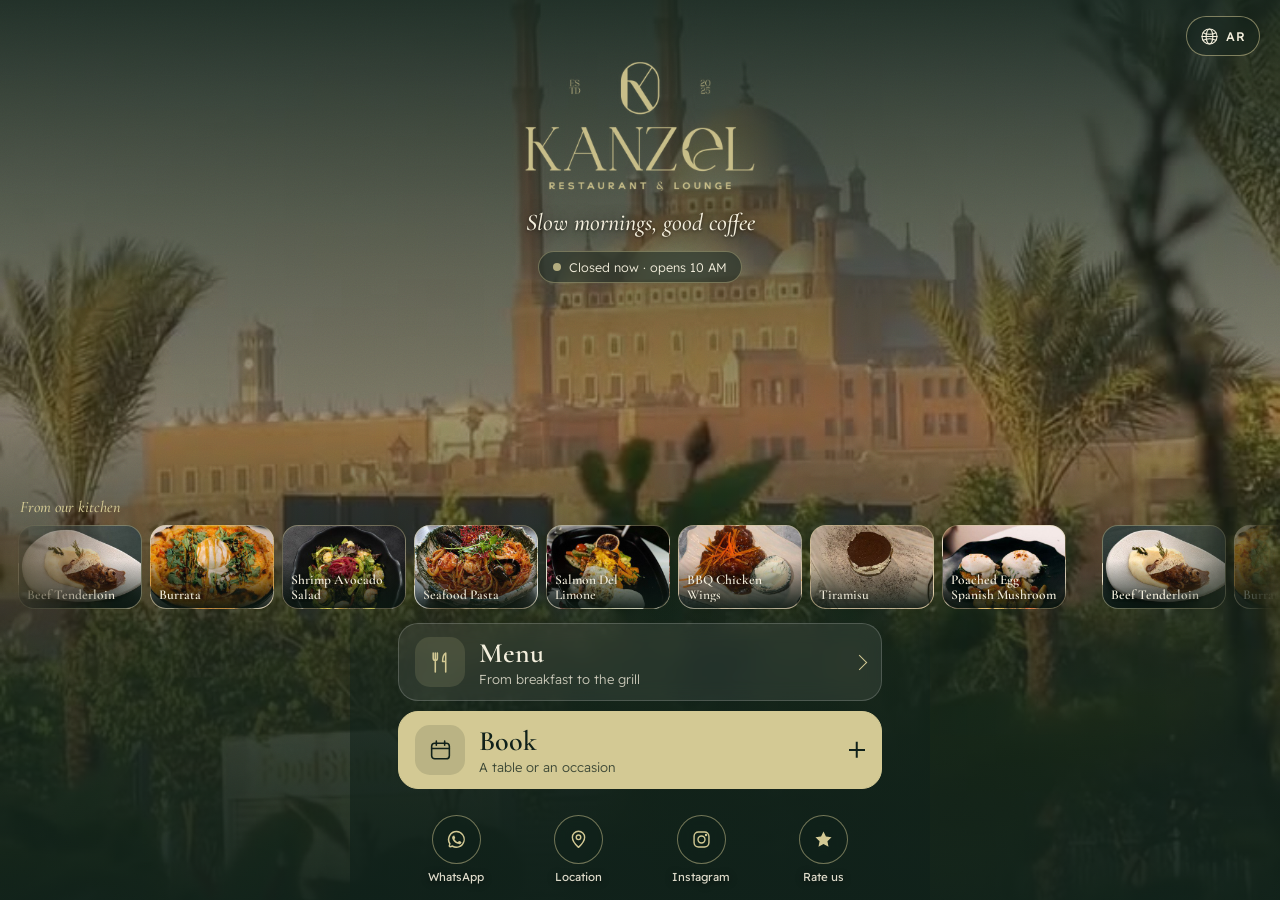
==== commit 473073d6: "Add files via upload" ====
--- a/index.html
+++ b/index.html
@@ -350,7 +350,7 @@
 #menuView #mrail::-webkit-scrollbar{display:none}
 #menuView #mrail{-webkit-mask-image:linear-gradient(to bottom,transparent 0,#000 var(--mt,0px),#000 calc(100% - var(--mb,0px)),transparent 100%);mask-image:linear-gradient(to bottom,transparent 0,#000 var(--mt,0px),#000 calc(100% - var(--mb,0px)),transparent 100%)}
 #menuView #mrail.up{--mt:38px}#menuView #mrail.dn{--mb:38px}
-#menuView .av{flex:none;width:68px;padding:0;border:0;background:none;color:#b9b393;font:500 10px/1.25 var(--sans);text-align:center;cursor:pointer}
+#menuView .av{flex:none;width:68px;padding:0;border:0;background:none;color:#b9b393;font:500 12px/1.25 var(--sans);text-align:center;cursor:pointer}
 #menuView .av[hidden]{display:none}
 #menuView .av span{position:relative;display:grid;place-items:center;width:46px;height:46px;margin:0 auto 5px;border-radius:50%;overflow:hidden;border:2px solid transparent;background:var(--ph,#1b3a2a);color:var(--gold);opacity:.72;transition:opacity .25s,transform .3s,border-color .25s,box-shadow .25s}
 #menuView .av span svg{width:22px;height:22px}
@@ -395,7 +395,7 @@
       <button class="o" data-go="booking-event" data-l="2"><i class="th" style="background-image:url(bg-3.jpg)"></i><span><b data-t="evT"></b><span class="s" data-t="evS"></span></span></button>
     </div></div>
   </nav>
-  <footer class="foot"><div class="fl"><button type="button" class="pill" id="waBtn" aria-haspopup="dialog"><svg viewBox='0 0 24 24' fill='currentColor' aria-hidden='true'><path d='M12.04 2a9.9 9.9 0 00-8.43 15.1L2 22l5.05-1.32A9.9 9.9 0 1012.04 2zm0 1.8a8.1 8.1 0 11-4.2 15.03l-.3-.18-3 .78.8-2.92-.2-.31A8.1 8.1 0 0112.04 3.8zM8.6 7.6c-.17 0-.45.06-.69.32-.24.26-.9.88-.9 2.15s.93 2.5 1.06 2.67c.13.17 1.8 2.86 4.45 3.9 2.2.87 2.65.7 3.13.65.48-.04 1.54-.63 1.76-1.24.22-.6.22-1.13.15-1.24-.06-.11-.24-.17-.5-.3-.26-.13-1.54-.76-1.78-.85-.24-.09-.41-.13-.59.13-.17.26-.67.85-.82 1.02-.15.18-.3.2-.56.07-.26-.13-1.1-.4-2.1-1.3-.77-.69-1.3-1.55-1.45-1.8-.15-.26-.02-.4.11-.53.12-.12.26-.3.39-.45.13-.15.17-.26.26-.43.09-.18.04-.33-.02-.46-.07-.13-.59-1.43-.81-1.95-.21-.5-.43-.44-.59-.45z'/></svg><span data-t="waS"></span></button></div><div class="fl"><a class="pill" href="https://maps.app.goo.gl/UGToXwwGqcBob4sA6" target="_blank" rel="noopener"><svg viewBox='0 0 24 24' fill='none' stroke='currentColor' stroke-width='1.6' stroke-linecap='round' stroke-linejoin='round' aria-hidden='true'><path d='M12 21s-7-6.2-7-11.5A7 7 0 0119 9.5C19 14.8 12 21 12 21z'/><circle cx='12' cy='9.5' r='2.6'/></svg><span data-t="loc"></span></a><a class="pill" href="https://www.instagram.com/kanzel.lounge" target="_blank" rel="noopener"><svg viewBox='0 0 24 24' fill='none' stroke='currentColor' stroke-width='1.6' stroke-linecap='round' stroke-linejoin='round' aria-hidden='true'><rect x='3.5' y='3.5' width='17' height='17' rx='5'/><circle cx='12' cy='12' r='4'/><circle cx='17.2' cy='6.8' r='.6' fill='currentColor'/></svg><span data-t="igS"></span></a><a class="pill" href="https://maps.app.goo.gl/UGToXwwGqcBob4sA6" target="_blank" rel="noopener"><svg viewBox='0 0 24 24' fill='currentColor' aria-hidden='true'><path d='M12 2.8l2.8 5.9 6.4.8-4.7 4.4 1.2 6.4L12 17.2 6.3 20.3l1.2-6.4L2.8 9.5l6.4-.8z'/></svg><span data-t="rateS"></span></a></div><div class="fl"></div></footer>
+  <footer class="foot"><div class="fl"><button type="button" class="pill" id="waBtn" aria-haspopup="dialog"><svg viewBox='0 0 24 24' fill='currentColor' aria-hidden='true'><path d='M12.04 2a9.9 9.9 0 00-8.43 15.1L2 22l5.05-1.32A9.9 9.9 0 1012.04 2zm0 1.8a8.1 8.1 0 11-4.2 15.03l-.3-.18-3 .78.8-2.92-.2-.31A8.1 8.1 0 0112.04 3.8zM8.6 7.6c-.17 0-.45.06-.69.32-.24.26-.9.88-.9 2.15s.93 2.5 1.06 2.67c.13.17 1.8 2.86 4.45 3.9 2.2.87 2.65.7 3.13.65.48-.04 1.54-.63 1.76-1.24.22-.6.22-1.13.15-1.24-.06-.11-.24-.17-.5-.3-.26-.13-1.54-.76-1.78-.85-.24-.09-.41-.13-.59.13-.17.26-.67.85-.82 1.02-.15.18-.3.2-.56.07-.26-.13-1.1-.4-2.1-1.3-.77-.69-1.3-1.55-1.45-1.8-.15-.26-.02-.4.11-.53.12-.12.26-.3.39-.45.13-.15.17-.26.26-.43.09-.18.04-.33-.02-.46-.07-.13-.59-1.43-.81-1.95-.21-.5-.43-.44-.59-.45z'/></svg><span data-t="waS"></span></button></div><div class="fl"><a class="pill" href="https://maps.app.goo.gl/UGToXwwGqcBob4sA6" target="_blank" rel="noopener"><svg viewBox='0 0 24 24' fill='none' stroke='currentColor' stroke-width='1.6' stroke-linecap='round' stroke-linejoin='round' aria-hidden='true'><path d='M12 21s-7-6.2-7-11.5A7 7 0 0119 9.5C19 14.8 12 21 12 21z'/><circle cx='12' cy='9.5' r='2.6'/></svg><span data-t="loc"></span></a><a class="pill" href="https://www.instagram.com/kanzel.lounge" target="_blank" rel="noopener"><svg viewBox='0 0 24 24' fill='none' stroke='currentColor' stroke-width='1.6' stroke-linecap='round' stroke-linejoin='round' aria-hidden='true'><rect x='3.5' y='3.5' width='17' height='17' rx='5'/><circle cx='12' cy='12' r='4'/><circle cx='17.2' cy='6.8' r='.6' fill='currentColor'/></svg><span data-t="igS"></span></a><a class="pill" href="https://search.google.com/local/writereview?placeid=ChIJKcsKm55HWBQR6VZJkVt9Ous" target="_blank" rel="noopener"><svg viewBox='0 0 24 24' fill='currentColor' aria-hidden='true'><path d='M12 2.8l2.8 5.9 6.4.8-4.7 4.4 1.2 6.4L12 17.2 6.3 20.3l1.2-6.4L2.8 9.5l6.4-.8z'/></svg><span data-t="rateS"></span></a></div><div class="fl"></div></footer>
 </main>
 <div class="wsheet" id="waSheet" role="dialog" aria-modal="true" aria-labelledby="waT" hidden><div class="wbd" data-x></div><div class="wpn"><h3 id="waT"></h3><p id="waP"></p>
  <a class="wnum" dir="ltr" href="https://wa.me/201040311118" target="_blank" rel="noopener"><svg viewBox='0 0 24 24' fill='currentColor' aria-hidden='true'><path d='M12.04 2a9.9 9.9 0 00-8.43 15.1L2 22l5.05-1.32A9.9 9.9 0 1012.04 2zm0 1.8a8.1 8.1 0 11-4.2 15.03l-.3-.18-3 .78.8-2.92-.2-.31A8.1 8.1 0 0112.04 3.8zM8.6 7.6c-.17 0-.45.06-.69.32-.24.26-.9.88-.9 2.15s.93 2.5 1.06 2.67c.13.17 1.8 2.86 4.45 3.9 2.2.87 2.65.7 3.13.65.48-.04 1.54-.63 1.76-1.24.22-.6.22-1.13.15-1.24-.06-.11-.24-.17-.5-.3-.26-.13-1.54-.76-1.78-.85-.24-.09-.41-.13-.59.13-.17.26-.67.85-.82 1.02-.15.18-.3.2-.56.07-.26-.13-1.1-.4-2.1-1.3-.77-.69-1.3-1.55-1.45-1.8-.15-.26-.02-.4.11-.53.12-.12.26-.3.39-.45.13-.15.17-.26.26-.43.09-.18.04-.33-.02-.46-.07-.13-.59-1.43-.81-1.95-.21-.5-.43-.44-.59-.45z'/></svg><span>010 4031 1118</span></a>
@@ -433,7 +433,7 @@
 addEventListener("hashchange",route);
 /* ---------- HOME ---------- */
 const HT={
- ar:{tag:"المكان اللي بتبدأ فيه الليلة",tagM:"صباح على مهلك وقهوة حلوة",tagD:"غدا على راحتك",stO:"مفتوح دلوقتي · لحد 3 الفجر",stC:"مقفول دلوقتي · بنفتح 10 الصبح",pick:"من مطبخنا",menu:"المنيو",menuS:"من الفطار للجريل",book:"احجز",bookS:"ترابيزة أو مناسبة",
+ ar:{tag:"المكان اللي بتبدأ فيه الليلة",tagM:"صباح على مهلك وقهوة حلوة",tagD:"الغدا على راحتك",stO:"مفتوح دلوقتي · لحد 3 الفجر",stC:"مقفول دلوقتي · بنفتح 10 الصبح",pick:"من مطبخنا",menu:"المنيو",menuS:"من الفطار للجريل",book:"احجز",bookS:"ترابيزة أو مناسبة",
   regT:"ترابيزة عادية",regS:"عشاء أو قعدة مع الأصحاب",evT:"مناسبة",evS:"عيد ميلاد، خطوبة، أو تجمّع خاص",wa:"كلمنا على واتساب",waS:"واتساب",rateS:"قيّمنا",igS:"إنستجرام",waT:"اختار رقم واتساب",waP:"الرقمين شغالين، اختار اللي يريحك.",close:"إغلاق",loc:"الموقع",rate:"قيّمنا على جوجل",soon:"الصفحة دي هنبنيها في الخطوة الجاية",btn:"EN"},
  en:{tag:"Where the night begins",tagM:"Slow mornings, good coffee",tagD:"A long lunch, no rush",stO:"Open now · until 3 AM",stC:"Closed now · opens 10 AM",pick:"From our kitchen",menu:"Menu",menuS:"From breakfast to the grill",book:"Book",bookS:"A table or an occasion",
   regT:"Regular table",regS:"Dinner or a night out with friends",evT:"Occasion",evS:"Birthdays, engagements, private gatherings",wa:"Chat on WhatsApp",waS:"WhatsApp",rateS:"Rate us",igS:"Instagram",waT:"Choose a WhatsApp number",waP:"Both numbers are active. Pick whichever you like.",close:"Close",loc:"Location",rate:"Rate us on Google",soon:"We’ll build this page next",btn:"عربي"}
@@ -613,5 +613,6 @@
 $("#mrail").addEventListener("scroll",railUp,{passive:true});addEventListener("resize",railUp);
 route();
 </script>
+<script>(function(){try{var a=KZ.settings().waNums,L=document.querySelectorAll("a.wnum");if(!Array.isArray(a))return;L.forEach(function(el,n){var d=String(a[n]||"").replace(/\D/g,"");if(d.length<10)return;el.href="https://wa.me/"+d;var l=d.replace(/^20/,"0");el.querySelector("span").textContent=l.length===11?l.slice(0,3)+" "+l.slice(3,7)+" "+l.slice(7):l})}catch(_){}})()</script>
 </body>
 </html>
